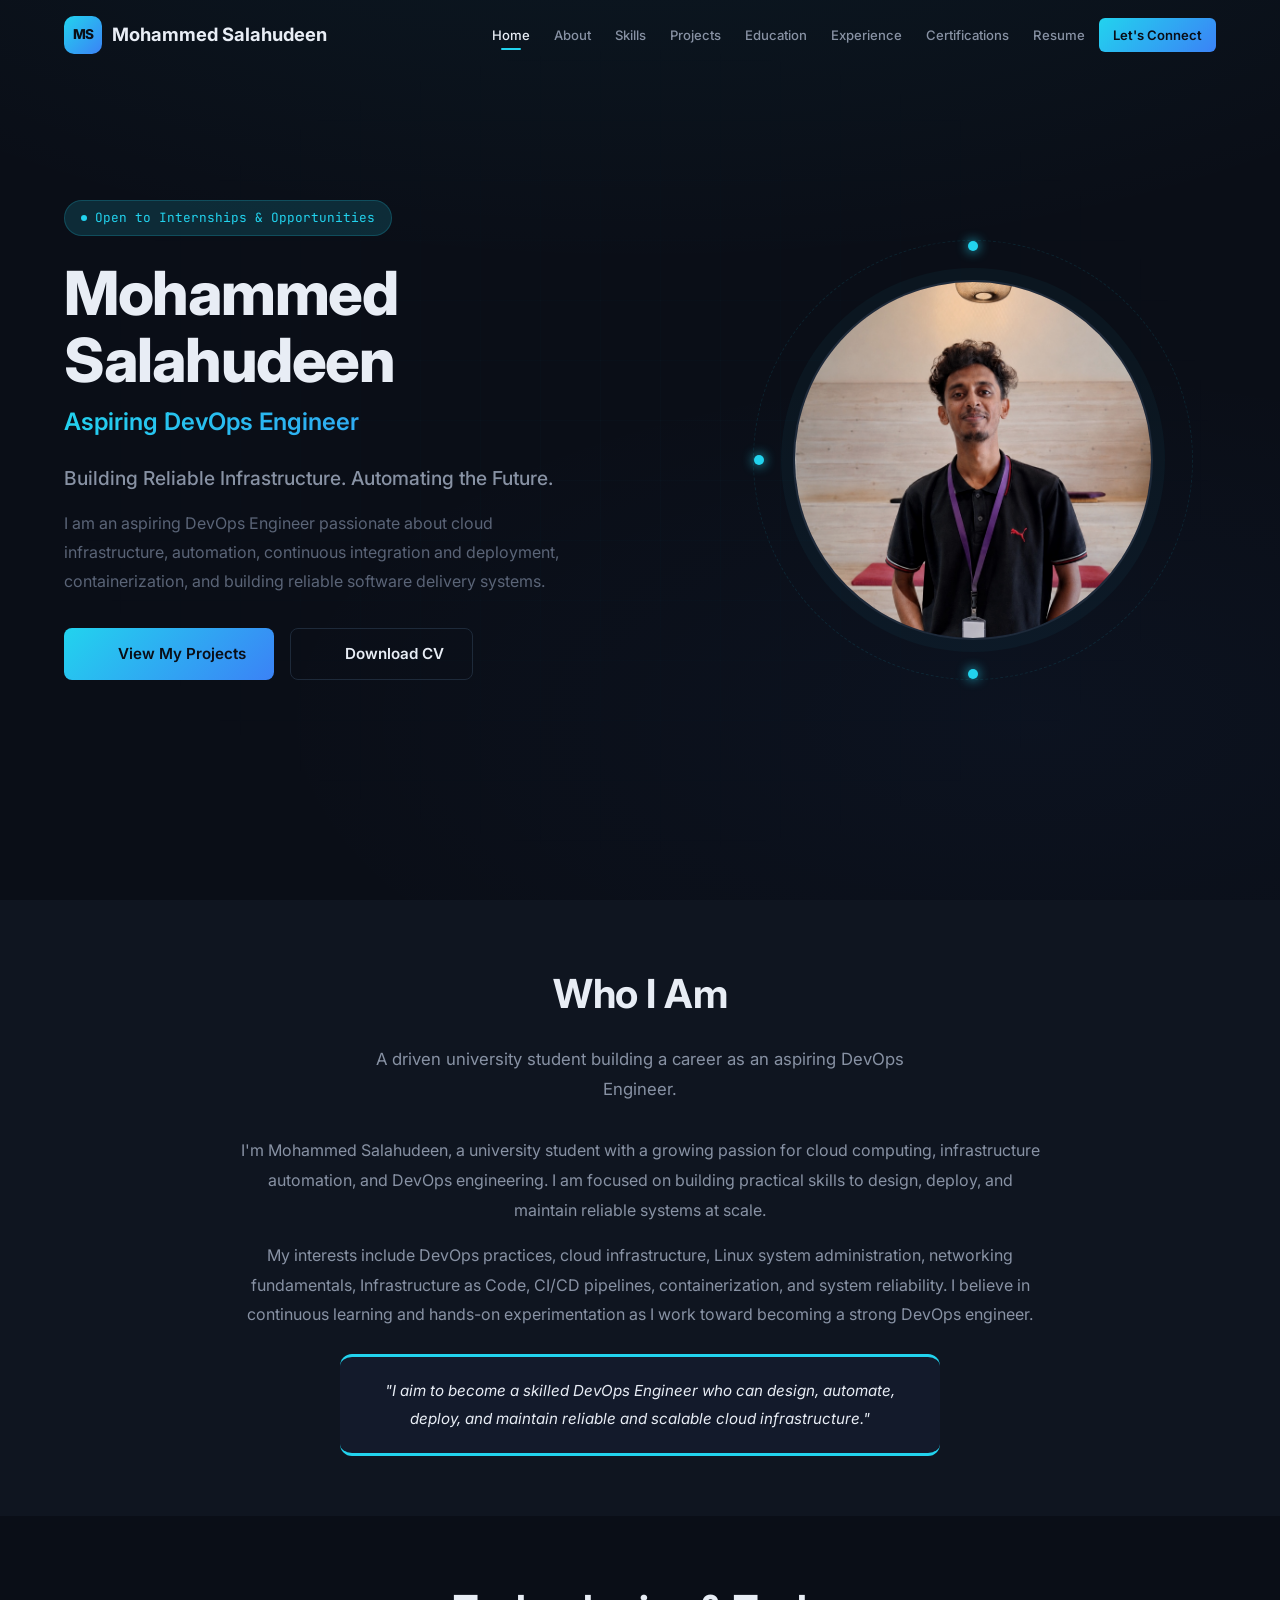
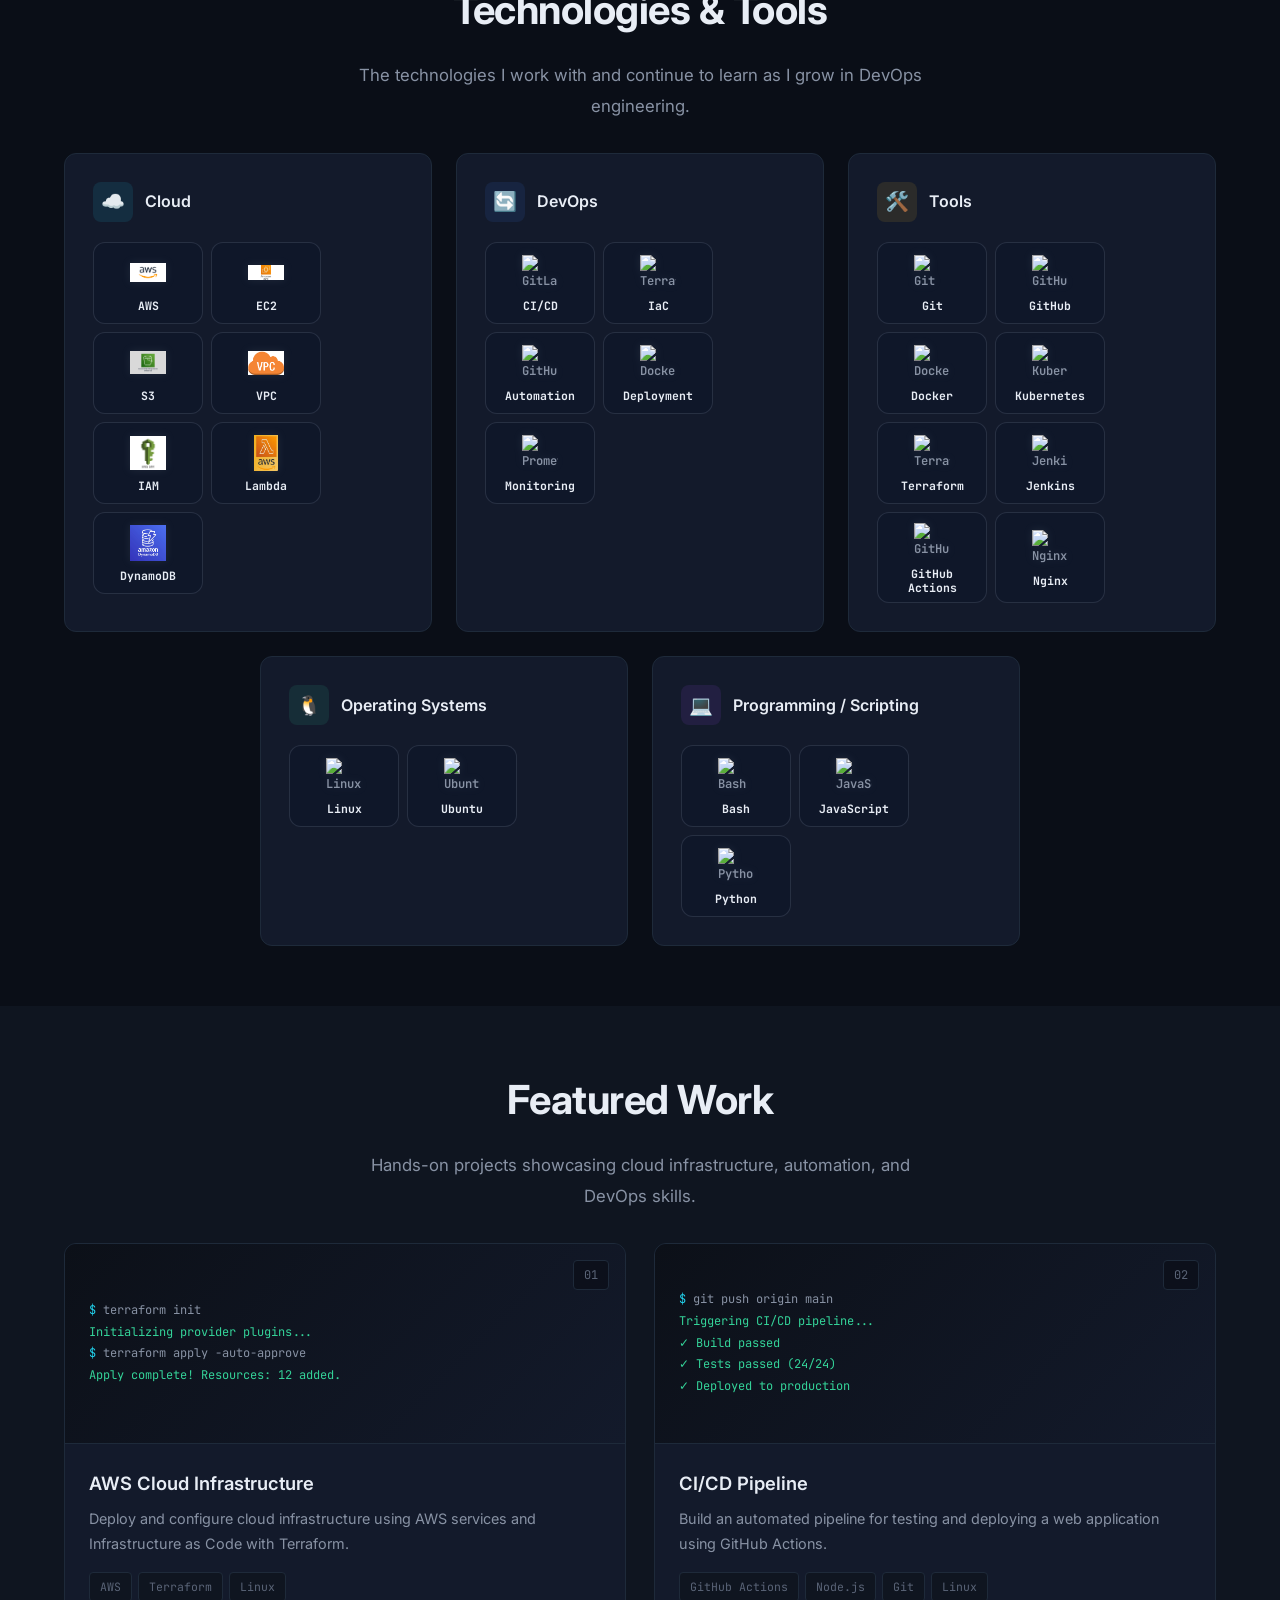
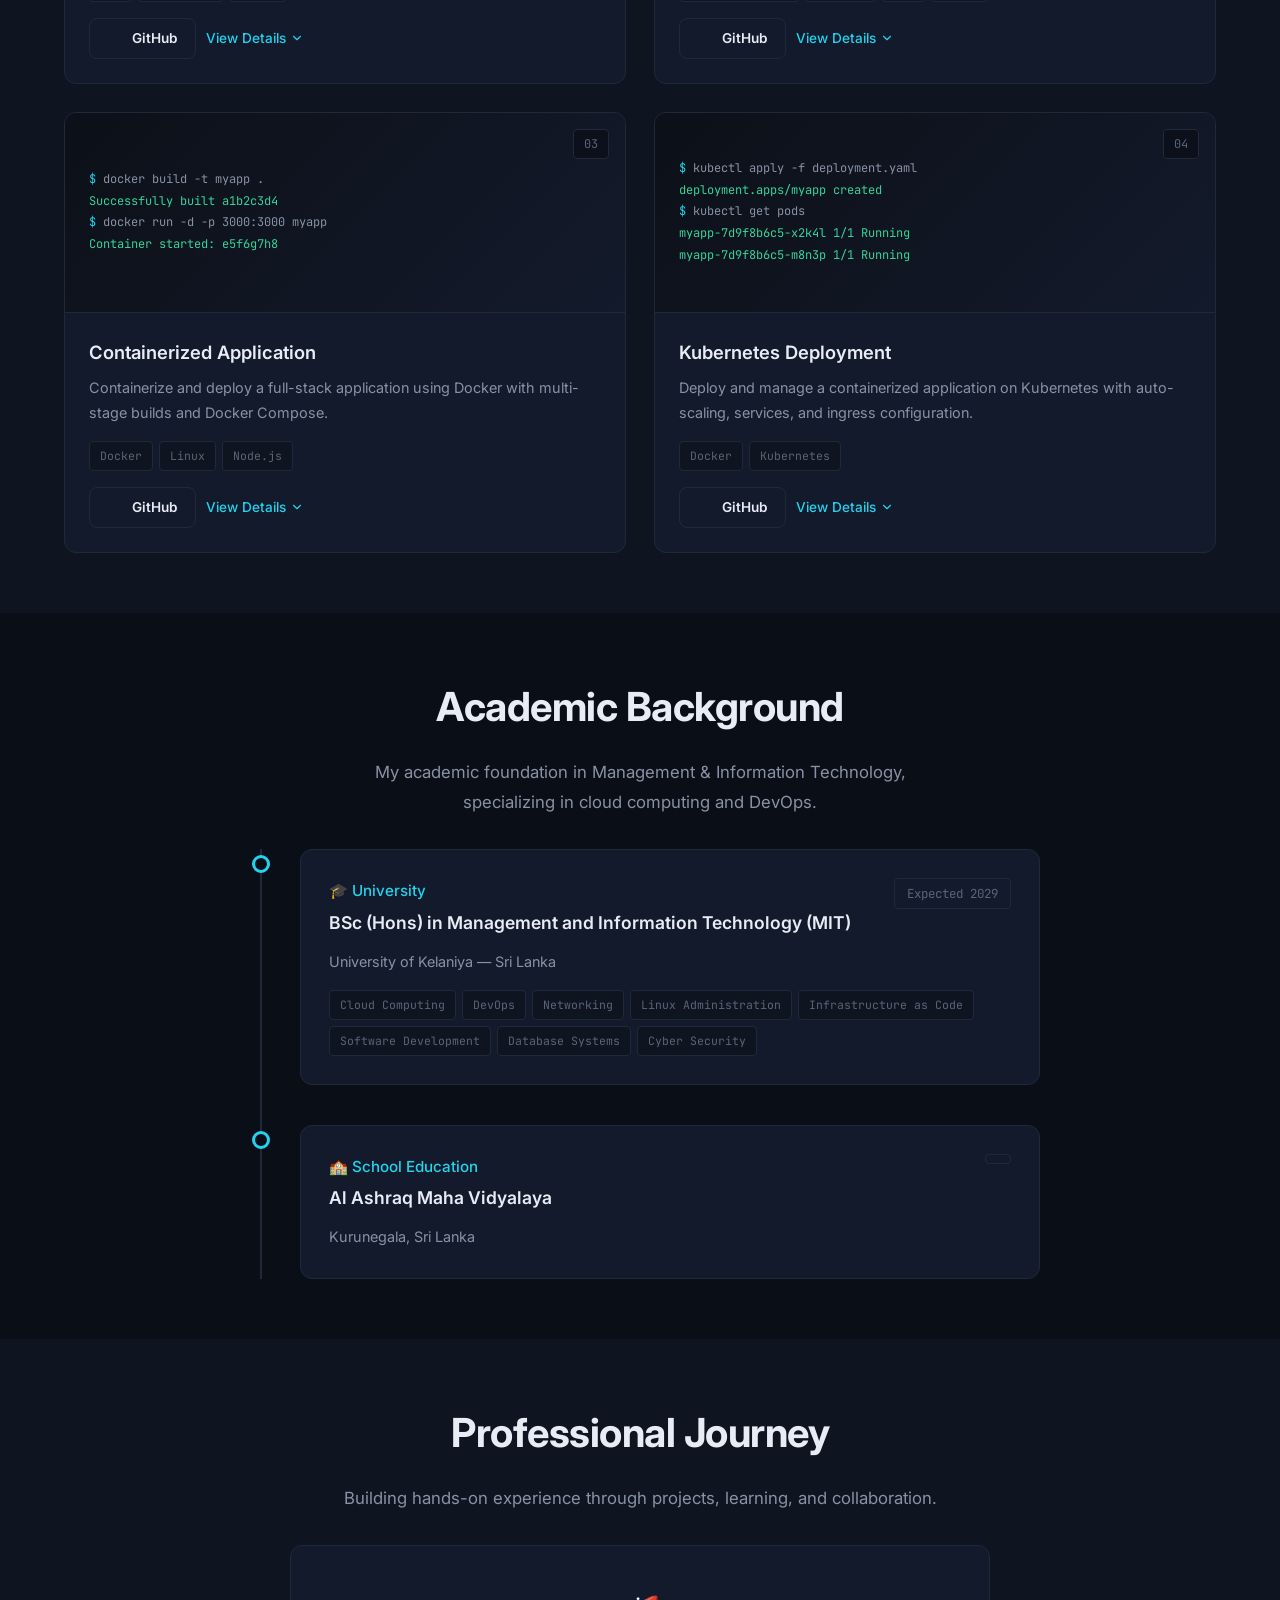
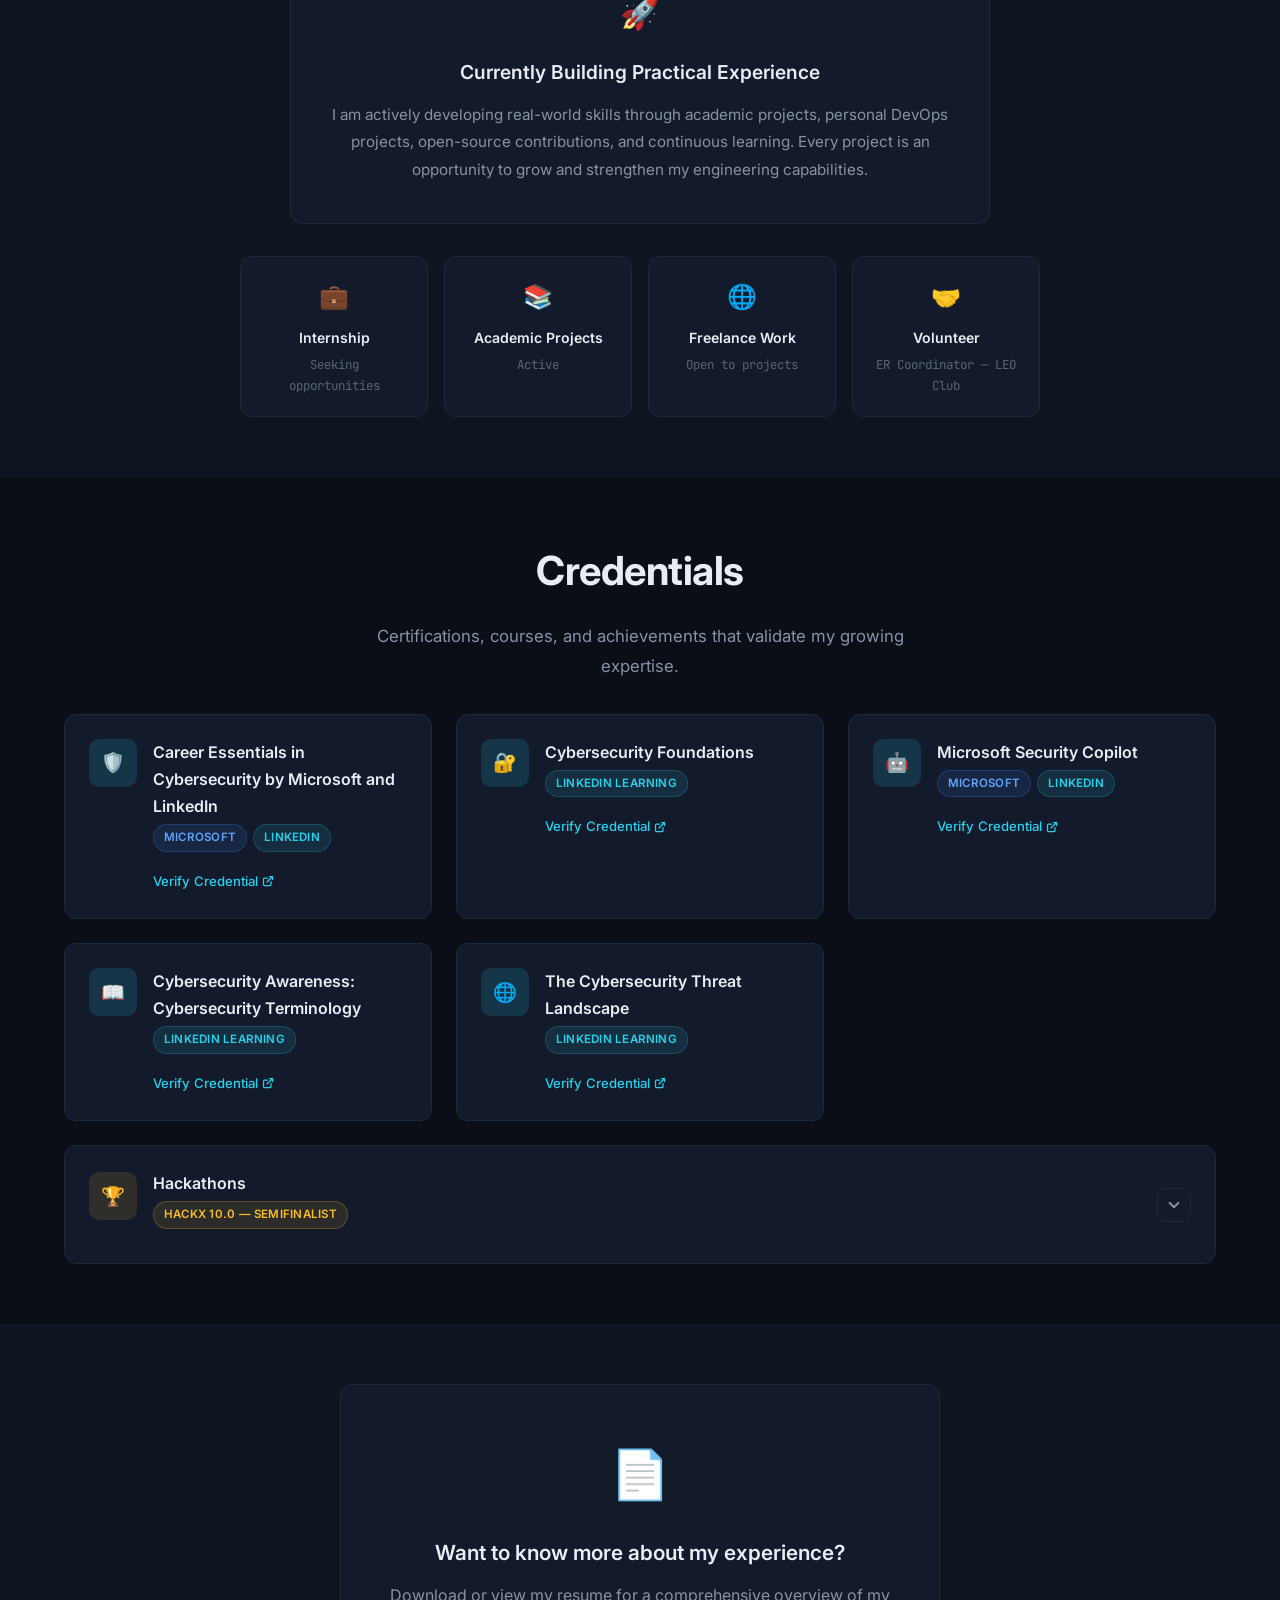
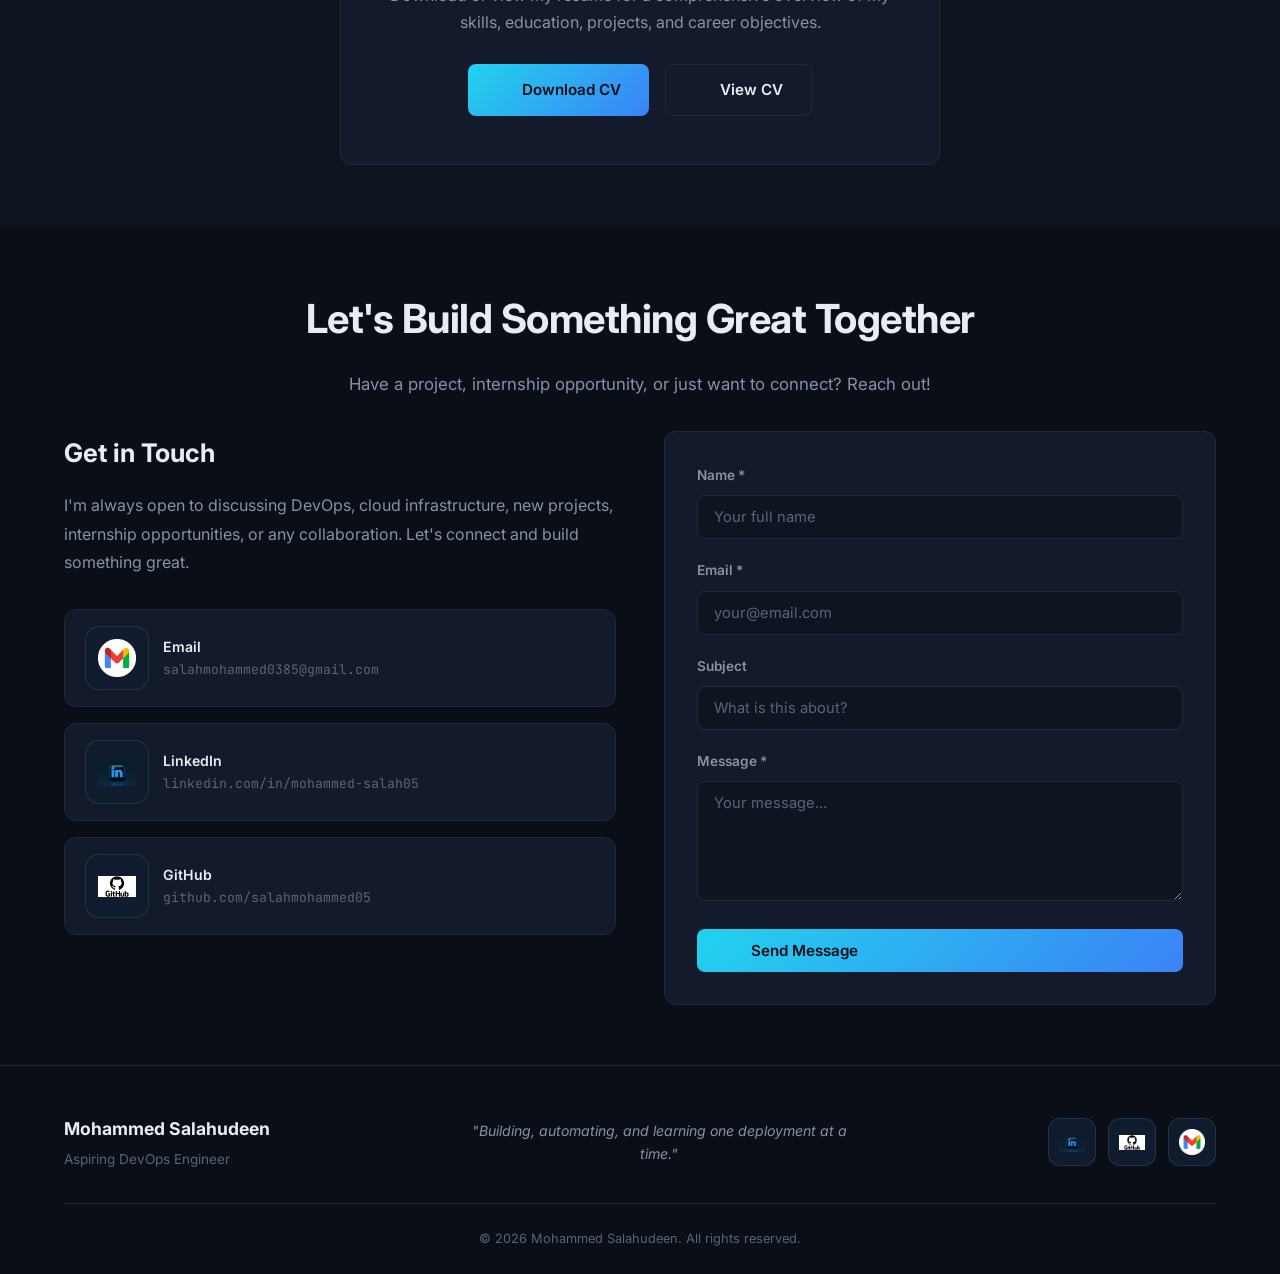
==== Portfolio/index.html @ b4ff7d80 "Initial portfolio commit" ====
<!DOCTYPE html>
<html lang="en">
<head>
  <meta charset="UTF-8">
  <meta name="viewport" content="width=device-width, initial-scale=1.0">
  <meta name="description" content="Mohammed Salahudeen — Aspiring DevOps Engineer passionate about cloud infrastructure, automation, CI/CD, Docker, Kubernetes, Terraform, and AWS.">
  <meta name="keywords" content="DevOps, Cloud Engineer, AWS, Docker, Kubernetes, Terraform, CI/CD, Portfolio">
  <meta name="author" content="Mohammed Salahudeen">
  <title>Mohammed Salahudeen — Aspiring DevOps Engineer</title>
  <link rel="stylesheet" href="css/style.css">
  <!-- Lucide Icons CDN -->
  <script src="https://unpkg.com/lucide@latest/dist/umd/lucide.min.js" defer></script>
  <!-- EmailJS SDK -->
  <script src="https://cdn.jsdelivr.net/npm/@emailjs/browser@4/dist/email.min.js"></script>
</head>
<body>

  <!-- ========================================
       NAVIGATION
       ======================================== -->
  <nav class="navbar" id="navbar">
    <div class="nav-container">
      <a href="#home" class="nav-logo">
        <div class="nav-logo-icon">MS</div>
        <span>Mohammed Salahudeen</span>
      </a>

      <div class="nav-links" id="navLinks">
        <a href="#home" class="active">Home</a>
        <a href="#about">About</a>
        <a href="#skills">Skills</a>
        <a href="#projects">Projects</a>
        <a href="#education">Education</a>
        <a href="#experience">Experience</a>
        <a href="#certifications">Certifications</a>
        <a href="#resume">Resume</a>
        <a href="#contact" class="nav-cta">Let's Connect</a>
      </div>

      <button class="nav-toggle" id="navToggle" aria-label="Toggle navigation">
        <span></span>
        <span></span>
        <span></span>
      </button>
    </div>
  </nav>

  <!-- ========================================
       1. HERO SECTION
       ======================================== -->
  <section class="hero section" id="home">
    <div class="hero-bg"></div>
    <div class="hero-grid"></div>

    <div class="container">
      <div class="hero-content">
        <div class="hero-text">
          <div class="hero-badge">
            <span class="dot"></span>
            Open to Internships &amp; Opportunities
          </div>

          <h1 class="hero-name">Mohammed Salahudeen</h1>
          <h2 class="hero-title">Aspiring DevOps Engineer</h2>
          <p class="hero-headline">Building Reliable Infrastructure. Automating the Future.</p>
          <p class="hero-desc">
            I am an aspiring DevOps Engineer passionate about cloud infrastructure,
            automation, continuous integration and deployment, containerization, and building
            reliable software delivery systems.
          </p>

          <div class="hero-actions">
            <a href="#projects" class="btn btn-primary">
              <i data-lucide="folder-open" style="width:18px;height:18px"></i>
              View My Projects
            </a>
            <a id="cvDownload" href="assets/Mohammed-Salahudeen-CV.pdf" class="btn btn-outline" download>
              <i data-lucide="download" style="width:18px;height:18px"></i>
              Download CV
            </a>
          </div>

        </div>

        <div class="hero-image-wrapper">
          <div class="hero-orbit">
            <div class="orbit-dot"></div>
            <div class="orbit-dot"></div>
            <div class="orbit-dot"></div>
          </div>
          <div class="hero-image-container">
            <img src="assets/profile.jpg" alt="Mohammed Salahudeen — Aspiring DevOps Engineer">
          </div>
        </div>
      </div>
    </div>
  </section>

  <!-- ========================================
       2. ABOUT SECTION
       ======================================== -->
  <section class="section" id="about">
    <div class="container">
      <div class="section-header reveal">

        <h2 class="section-title">Who I Am</h2>
        <p class="section-subtitle">
          A driven university student building a career as an aspiring DevOps Engineer.
        </p>
      </div>

      <div class="about-content">
        <div class="about-text reveal">
          <p>
            I'm Mohammed Salahudeen, a university student with a growing passion for
            cloud computing, infrastructure automation, and DevOps engineering. I am focused
            on building practical skills to design, deploy, and maintain reliable systems at scale.
          </p>
          <p>
            My interests include DevOps practices, cloud infrastructure, Linux system
            administration, networking fundamentals, Infrastructure as Code, CI/CD pipelines,
            containerization, and system reliability. I believe in continuous learning and
            hands-on experimentation as I work toward becoming a strong DevOps engineer.
          </p>

          <div class="about-goal">
            <p>
              "I aim to become a skilled DevOps Engineer who can design, automate, deploy,
              and maintain reliable and scalable cloud infrastructure."
            </p>
          </div>
        </div>
      </div>
    </div>
  </section>

  <!-- ========================================
       3. SKILLS SECTION
       ======================================== -->
  <section class="section" id="skills">
    <div class="container">
      <div class="section-header reveal">

        <h2 class="section-title">Technologies &amp; Tools</h2>
        <p class="section-subtitle">
          The technologies I work with and continue to learn as I grow in DevOps engineering.
        </p>
      </div>

      <div class="skills-grid">
        <!-- Cloud -->
        <div class="skill-category reveal reveal-delay-1">
          <div class="skill-category-header">
            <div class="skill-category-icon cloud">☁️</div>
            <h3 class="skill-category-title">Cloud</h3>
          </div>
          <div class="skill-tags">
            <div class="skill-tag tech-card">
              <img src="assets/AWS.png" alt="AWS" class="tech-image">
              <span class="tech-label">AWS</span>
            </div>
            <div class="skill-tag tech-card">
              <img src="assets/ECws.png" alt="EC2" class="tech-image">
              <span class="tech-label">EC2</span>
            </div>
            <div class="skill-tag tech-card">
              <img src="assets/s3.jpg" alt="S3" class="tech-image">
              <span class="tech-label">S3</span>
            </div>
            <div class="skill-tag tech-card">
              <img src="assets/VPC.png" alt="VPC" class="tech-image">
              <span class="tech-label">VPC</span>
            </div>
            <div class="skill-tag tech-card">
              <img src="assets/IAM.png" alt="IAM" class="tech-image">
              <span class="tech-label">IAM</span>
            </div>
            <div class="skill-tag tech-card">
              <img src="assets/lambda.png" alt="Lambda" class="tech-image">
              <span class="tech-label">Lambda</span>
            </div>
            <div class="skill-tag tech-card">
              <img src="assets/Dynamo%20DB.jpg" alt="DynamoDB" class="tech-image">
              <span class="tech-label">DynamoDB</span>
            </div>
          </div>
        </div>

        <!-- DevOps -->
        <div class="skill-category reveal reveal-delay-2">
          <div class="skill-category-header">
            <div class="skill-category-icon devops">🔄</div>
            <h3 class="skill-category-title">DevOps</h3>
          </div>
          <div class="skill-tags">
            <div class="skill-tag tech-card">
              <img src="https://cdn.simpleicons.org/gitlab/FC6D26" alt="GitLab" class="tech-image">
              <span class="tech-label">CI/CD</span>
            </div>
            <div class="skill-tag tech-card">
              <img src="https://cdn.simpleicons.org/terraform/7B42BC" alt="Terraform" class="tech-image">
              <span class="tech-label">IaC</span>
            </div>
            <div class="skill-tag tech-card">
              <img src="https://cdn.simpleicons.org/githubactions/2088FF" alt="GitHub Actions" class="tech-image">
              <span class="tech-label">Automation</span>
            </div>
            <div class="skill-tag tech-card">
              <img src="https://cdn.simpleicons.org/docker/2496ED" alt="Docker" class="tech-image">
              <span class="tech-label">Deployment</span>
            </div>
            <div class="skill-tag tech-card">
              <img src="https://cdn.simpleicons.org/prometheus/E6522C" alt="Prometheus" class="tech-image">
              <span class="tech-label">Monitoring</span>
            </div>
          </div>
        </div>

        <!-- Tools -->
        <div class="skill-category reveal reveal-delay-3">
          <div class="skill-category-header">
            <div class="skill-category-icon tools">🛠️</div>
            <h3 class="skill-category-title">Tools</h3>
          </div>
          <div class="skill-tags">
            <div class="skill-tag tech-card">
              <img src="https://cdn.simpleicons.org/git/F05032" alt="Git" class="tech-image">
              <span class="tech-label">Git</span>
            </div>
            <div class="skill-tag tech-card">
              <img src="https://cdn.simpleicons.org/github/181717" alt="GitHub" class="tech-image">
              <span class="tech-label">GitHub</span>
            </div>
            <div class="skill-tag tech-card">
              <img src="https://cdn.simpleicons.org/docker/2496ED" alt="Docker" class="tech-image">
              <span class="tech-label">Docker</span>
            </div>
            <div class="skill-tag tech-card">
              <img src="https://cdn.simpleicons.org/kubernetes/326CE5" alt="Kubernetes" class="tech-image">
              <span class="tech-label">Kubernetes</span>
            </div>
            <div class="skill-tag tech-card">
              <img src="https://cdn.simpleicons.org/terraform/7B42BC" alt="Terraform" class="tech-image">
              <span class="tech-label">Terraform</span>
            </div>
            <div class="skill-tag tech-card">
              <img src="https://cdn.simpleicons.org/jenkins/D24939" alt="Jenkins" class="tech-image">
              <span class="tech-label">Jenkins</span>
            </div>
            <div class="skill-tag tech-card">
              <img src="https://cdn.simpleicons.org/githubactions/2088FF" alt="GitHub Actions" class="tech-image">
              <span class="tech-label">GitHub Actions</span>
            </div>
            <div class="skill-tag tech-card">
              <img src="https://cdn.simpleicons.org/nginx/009639" alt="Nginx" class="tech-image">
              <span class="tech-label">Nginx</span>
            </div>
          </div>
        </div>

        <!-- Operating Systems -->
        <div class="skill-category reveal reveal-delay-1">
          <div class="skill-category-header">
            <div class="skill-category-icon os">🐧</div>
            <h3 class="skill-category-title">Operating Systems</h3>
          </div>
          <div class="skill-tags">
            <div class="skill-tag tech-card">
              <img src="https://cdn.simpleicons.org/linux/FCC624" alt="Linux" class="tech-image">
              <span class="tech-label">Linux</span>
            </div>
            <div class="skill-tag tech-card">
              <img src="https://cdn.simpleicons.org/ubuntu/E95420" alt="Ubuntu" class="tech-image">
              <span class="tech-label">Ubuntu</span>
            </div>
          </div>
        </div>

        <!-- Programming / Scripting -->
        <div class="skill-category reveal reveal-delay-2">
          <div class="skill-category-header">
            <div class="skill-category-icon scripting">💻</div>
            <h3 class="skill-category-title">Programming / Scripting</h3>
          </div>
          <div class="skill-tags">
            <div class="skill-tag tech-card">
              <img src="https://cdn.simpleicons.org/gnubash/4EAA25" alt="Bash" class="tech-image">
              <span class="tech-label">Bash</span>
            </div>
            <div class="skill-tag tech-card">
              <img src="https://cdn.simpleicons.org/javascript/F7DF1E" alt="JavaScript" class="tech-image">
              <span class="tech-label">JavaScript</span>
            </div>
            <div class="skill-tag tech-card">
              <img src="https://cdn.simpleicons.org/python/3776AB" alt="Python" class="tech-image">
              <span class="tech-label">Python</span>
            </div>
          </div>
        </div>
      </div>
    </div>
  </section>

  <!-- ========================================
       4. PROJECTS SECTION
       ======================================== -->
  <section class="section" id="projects">
    <div class="container">
      <div class="section-header reveal">

        <h2 class="section-title">Featured Work</h2>
        <p class="section-subtitle">
          Hands-on projects showcasing cloud infrastructure, automation, and DevOps skills.
        </p>
      </div>

      <div class="projects-grid">

        <!-- Project 01 -->
        <div class="project-card reveal reveal-delay-1">
          <div class="project-thumbnail">
            <div class="project-thumbnail-content">
              <div><span class="prompt">$</span> <span class="command">terraform init</span></div>
              <div><span class="output">Initializing provider plugins...</span></div>
              <div><span class="prompt">$</span> <span class="command">terraform apply -auto-approve</span></div>
              <div><span class="output">Apply complete! Resources: 12 added.</span></div>
            </div>
            <span class="project-card-number">01</span>
          </div>
          <div class="project-card-body">
            <h3 class="project-card-title">AWS Cloud Infrastructure</h3>
            <p class="project-card-desc">
              Deploy and configure cloud infrastructure using AWS services and
              Infrastructure as Code with Terraform.
            </p>
            <div class="project-tech-badges">
              <span class="tech-badge">AWS</span>
              <span class="tech-badge">Terraform</span>
              <span class="tech-badge">Linux</span>
            </div>
            <div class="project-card-actions">
              <a href="#" class="btn btn-outline btn-sm">
                <i data-lucide="github" style="width:16px;height:16px"></i> GitHub
              </a>
              <button class="btn-expand" type="button">
                <span>View Details</span>
                <svg width="14" height="14" viewBox="0 0 24 24" fill="none" stroke="currentColor" stroke-width="2" stroke-linecap="round" stroke-linejoin="round"><polyline points="6 9 12 15 18 9"/></svg>
              </button>
            </div>
          </div>
          <div class="project-details">
            <div class="project-details-content">
              <h4>My Contribution</h4>
              <p>
                Designed and provisioned a complete AWS infrastructure using Terraform, including VPC,
                subnets, security groups, EC2 instances, and S3 buckets. Configured IAM roles and
                policies for secure access management.
              </p>
            </div>
          </div>
        </div>

        <!-- Project 02 -->
        <div class="project-card reveal reveal-delay-2">
          <div class="project-thumbnail">
            <div class="project-thumbnail-content">
              <div><span class="prompt">$</span> <span class="command">git push origin main</span></div>
              <div><span class="output">Triggering CI/CD pipeline...</span></div>
              <div><span class="output">✓ Build passed</span></div>
              <div><span class="output">✓ Tests passed (24/24)</span></div>
              <div><span class="output">✓ Deployed to production</span></div>
            </div>
            <span class="project-card-number">02</span>
          </div>
          <div class="project-card-body">
            <h3 class="project-card-title">CI/CD Pipeline</h3>
            <p class="project-card-desc">
              Build an automated pipeline for testing and deploying a web application
              using GitHub Actions.
            </p>
            <div class="project-tech-badges">
              <span class="tech-badge">GitHub Actions</span>
              <span class="tech-badge">Node.js</span>
              <span class="tech-badge">Git</span>
              <span class="tech-badge">Linux</span>
            </div>
            <div class="project-card-actions">
              <a href="#" class="btn btn-outline btn-sm">
                <i data-lucide="github" style="width:16px;height:16px"></i> GitHub
              </a>
              <button class="btn-expand" type="button">
                <span>View Details</span>
                <svg width="14" height="14" viewBox="0 0 24 24" fill="none" stroke="currentColor" stroke-width="2" stroke-linecap="round" stroke-linejoin="round"><polyline points="6 9 12 15 18 9"/></svg>
              </button>
            </div>
          </div>
          <div class="project-details">
            <div class="project-details-content">
              <h4>My Contribution</h4>
              <p>
                Configured a complete CI/CD workflow using GitHub Actions. Set up automated
                linting, testing, building, and deployment stages. Implemented branch
                protection rules and pull request workflows for team collaboration.
              </p>
            </div>
          </div>
        </div>

        <!-- Project 03 -->
        <div class="project-card reveal reveal-delay-3">
          <div class="project-thumbnail">
            <div class="project-thumbnail-content">
              <div><span class="prompt">$</span> <span class="command">docker build -t myapp .</span></div>
              <div><span class="output">Successfully built a1b2c3d4</span></div>
              <div><span class="prompt">$</span> <span class="command">docker run -d -p 3000:3000 myapp</span></div>
              <div><span class="output">Container started: e5f6g7h8</span></div>
            </div>
            <span class="project-card-number">03</span>
          </div>
          <div class="project-card-body">
            <h3 class="project-card-title">Containerized Application</h3>
            <p class="project-card-desc">
              Containerize and deploy a full-stack application using Docker with
              multi-stage builds and Docker Compose.
            </p>
            <div class="project-tech-badges">
              <span class="tech-badge">Docker</span>
              <span class="tech-badge">Linux</span>
              <span class="tech-badge">Node.js</span>
            </div>
            <div class="project-card-actions">
              <a href="#" class="btn btn-outline btn-sm">
                <i data-lucide="github" style="width:16px;height:16px"></i> GitHub
              </a>
              <button class="btn-expand" type="button">
                <span>View Details</span>
                <svg width="14" height="14" viewBox="0 0 24 24" fill="none" stroke="currentColor" stroke-width="2" stroke-linecap="round" stroke-linejoin="round"><polyline points="6 9 12 15 18 9"/></svg>
              </button>
            </div>
          </div>
          <div class="project-details">
            <div class="project-details-content">
              <h4>My Contribution</h4>
              <p>
                Created optimized Dockerfiles with multi-stage builds, configured Docker
                Compose for local development, set up environment variables, volume
                mounts, and networking between services.
              </p>
            </div>
          </div>
        </div>

        <!-- Project 04 -->
        <div class="project-card reveal reveal-delay-4">
          <div class="project-thumbnail">
            <div class="project-thumbnail-content">
              <div><span class="prompt">$</span> <span class="command">kubectl apply -f deployment.yaml</span></div>
              <div><span class="output">deployment.apps/myapp created</span></div>
              <div><span class="prompt">$</span> <span class="command">kubectl get pods</span></div>
              <div><span class="output">myapp-7d9f8b6c5-x2k4l   1/1  Running</span></div>
              <div><span class="output">myapp-7d9f8b6c5-m8n3p   1/1  Running</span></div>
            </div>
            <span class="project-card-number">04</span>
          </div>
          <div class="project-card-body">
            <h3 class="project-card-title">Kubernetes Deployment</h3>
            <p class="project-card-desc">
              Deploy and manage a containerized application on Kubernetes with
              auto-scaling, services, and ingress configuration.
            </p>
            <div class="project-tech-badges">
              <span class="tech-badge">Docker</span>
              <span class="tech-badge">Kubernetes</span>
            </div>
            <div class="project-card-actions">
              <a href="#" class="btn btn-outline btn-sm">
                <i data-lucide="github" style="width:16px;height:16px"></i> GitHub
              </a>
              <button class="btn-expand" type="button">
                <span>View Details</span>
                <svg width="14" height="14" viewBox="0 0 24 24" fill="none" stroke="currentColor" stroke-width="2" stroke-linecap="round" stroke-linejoin="round"><polyline points="6 9 12 15 18 9"/></svg>
              </button>
            </div>
          </div>
          <div class="project-details">
            <div class="project-details-content">
              <h4>My Contribution</h4>
              <p>
                Wrote Kubernetes manifests for deployments, services, and ingress controllers.
                Configured horizontal pod autoscaling, resource limits, health checks,
                and rolling update strategies.
              </p>
            </div>
          </div>
        </div>

      </div>
    </div>
  </section>

  <!-- ========================================
       5. EDUCATION SECTION
       ======================================== -->
  <section class="section" id="education">
    <div class="container">
      <div class="section-header reveal">

        <h2 class="section-title">Academic Background</h2>
        <p class="section-subtitle">
          My academic foundation in Management &amp; Information Technology, specializing in cloud computing and DevOps.
        </p>
      </div>

      <div class="timeline">
        <!-- University -->
        <div class="timeline-item reveal">
          <div class="timeline-dot"></div>
          <div class="timeline-card">
            <div class="timeline-card-header">
              <div>
                <h4>🎓 University</h4>
                <h3>BSc (Hons) in Management and Information Technology (MIT)</h3>
              </div>
              <span class="timeline-date">Expected 2029</span>
            </div>
            <p>University of Kelaniya — Sri Lanka</p>
            <div class="timeline-tags">
              <span class="tech-badge">Cloud Computing</span>
              <span class="tech-badge">DevOps</span>
              <span class="tech-badge">Networking</span>
              <span class="tech-badge">Linux Administration</span>
              <span class="tech-badge">Infrastructure as Code</span>
              <span class="tech-badge">Software Development</span>
              <span class="tech-badge">Database Systems</span>
              <span class="tech-badge">Cyber Security</span>
            </div>
          </div>
        </div>

        <!-- School -->
        <div class="timeline-item reveal reveal-delay-1">
          <div class="timeline-dot"></div>
          <div class="timeline-card">
            <div class="timeline-card-header">
              <div>
                <h4>🏫 School Education</h4>
                <h3>Al Ashraq Maha Vidyalaya</h3>
              </div>
              <span class="timeline-date"></span>
            </div>
            <p>Kurunegala, Sri Lanka</p>
          </div>
        </div>
      </div>
    </div>
  </section>

  <!-- ========================================
       6. EXPERIENCE SECTION
       ======================================== -->
  <section class="section" id="experience">
    <div class="container">
      <div class="section-header reveal">

        <h2 class="section-title">Professional Journey</h2>
        <p class="section-subtitle">
          Building hands-on experience through projects, learning, and collaboration.
        </p>
      </div>

      <div class="experience-notice reveal">
        <div class="experience-notice-card">
          <div class="icon">🚀</div>
          <h3>Currently Building Practical Experience</h3>
          <p>
            I am actively developing real-world skills through academic projects, personal
            DevOps projects, open-source contributions, and continuous learning. Every project
            is an opportunity to grow and strengthen my engineering capabilities.
          </p>
        </div>
      </div>

      <div class="experience-types reveal reveal-delay-1">
        <div class="experience-type">
          <div class="icon">💼</div>
          <h4>Internship</h4>
          <p>Seeking opportunities</p>
        </div>
        <div class="experience-type">
          <div class="icon">📚</div>
          <h4>Academic Projects</h4>
          <p>Active</p>
        </div>
        <div class="experience-type">
          <div class="icon">🌐</div>
          <h4>Freelance Work</h4>
          <p>Open to projects</p>
        </div>
        <div class="experience-type">
          <div class="icon">🤝</div>
          <h4>Volunteer</h4>
          <p>ER Coordinator — LEO Club</p>
        </div>
      </div>
    </div>
  </section>

  <!-- ========================================
       7. CERTIFICATIONS SECTION
       ======================================== -->
  <section class="section" id="certifications">
    <div class="container">
      <div class="section-header reveal">

        <h2 class="section-title">Credentials</h2>
        <p class="section-subtitle">
          Certifications, courses, and achievements that validate my growing expertise.
        </p>
      </div>

      <div class="certs-grid">

        <div class="cert-card reveal reveal-delay-1">
          <div class="cert-icon">🛡️</div>
          <div class="cert-content">
            <h3>Career Essentials in Cybersecurity by Microsoft and LinkedIn</h3>
            <div class="cert-issuer-tags">
              <span class="issuer-tag issuer-ms">Microsoft</span>
              <span class="issuer-tag issuer-li">LinkedIn</span>
            </div>
            <a href="https://www.linkedin.com/learning/certificates/5ba30b8e82e44f40df45f73088452aa56700ca2b9b6bc3fef5073c010ef92508" target="_blank" rel="noopener noreferrer" class="cert-link">
              Verify Credential
              <svg xmlns="http://www.w3.org/2000/svg" width="12" height="12" viewBox="0 0 24 24" fill="none" stroke="currentColor" stroke-width="2.5" stroke-linecap="round" stroke-linejoin="round"><path d="M18 13v6a2 2 0 0 1-2 2H5a2 2 0 0 1-2-2V8a2 2 0 0 1 2-2h6"/><polyline points="15 3 21 3 21 9"/><line x1="10" y1="14" x2="21" y2="3"/></svg>
            </a>
          </div>
        </div>

        <div class="cert-card reveal reveal-delay-2">
          <div class="cert-icon">🔐</div>
          <div class="cert-content">
            <h3>Cybersecurity Foundations</h3>
            <div class="cert-issuer-tags">
              <span class="issuer-tag issuer-li">LinkedIn Learning</span>
            </div>
            <a href="https://www.linkedin.com/learning/certificates/6cc420301796ac6e6184fe5597ee88fbcf1f1ec6f294aa47e47b6af1cc2661a7" target="_blank" rel="noopener noreferrer" class="cert-link">
              Verify Credential
              <svg xmlns="http://www.w3.org/2000/svg" width="12" height="12" viewBox="0 0 24 24" fill="none" stroke="currentColor" stroke-width="2.5" stroke-linecap="round" stroke-linejoin="round"><path d="M18 13v6a2 2 0 0 1-2 2H5a2 2 0 0 1-2-2V8a2 2 0 0 1 2-2h6"/><polyline points="15 3 21 3 21 9"/><line x1="10" y1="14" x2="21" y2="3"/></svg>
            </a>
          </div>
        </div>

        <div class="cert-card reveal reveal-delay-3">
          <div class="cert-icon">🤖</div>
          <div class="cert-content">
            <h3>Microsoft Security Copilot</h3>
            <div class="cert-issuer-tags">
              <span class="issuer-tag issuer-ms">Microsoft</span>
              <span class="issuer-tag issuer-li">LinkedIn</span>
            </div>
            <a href="https://www.linkedin.com/learning/certificates/db842f28d15461ebb2b5a378c40f6e652212b07d0258d4ad09554f675fa4dd1f" target="_blank" rel="noopener noreferrer" class="cert-link">
              Verify Credential
              <svg xmlns="http://www.w3.org/2000/svg" width="12" height="12" viewBox="0 0 24 24" fill="none" stroke="currentColor" stroke-width="2.5" stroke-linecap="round" stroke-linejoin="round"><path d="M18 13v6a2 2 0 0 1-2 2H5a2 2 0 0 1-2-2V8a2 2 0 0 1 2-2h6"/><polyline points="15 3 21 3 21 9"/><line x1="10" y1="14" x2="21" y2="3"/></svg>
            </a>
          </div>
        </div>

        <div class="cert-card reveal reveal-delay-1">
          <div class="cert-icon">📖</div>
          <div class="cert-content">
            <h3>Cybersecurity Awareness: Cybersecurity Terminology</h3>
            <div class="cert-issuer-tags">
              <span class="issuer-tag issuer-li">LinkedIn Learning</span>
            </div>
            <a href="https://www.linkedin.com/learning/certificates/2a8939bab7e2d477fbe29b53438f316a4b2b31ad4e11afd73c0ad5c8b66f6fcc" target="_blank" rel="noopener noreferrer" class="cert-link">
              Verify Credential
              <svg xmlns="http://www.w3.org/2000/svg" width="12" height="12" viewBox="0 0 24 24" fill="none" stroke="currentColor" stroke-width="2.5" stroke-linecap="round" stroke-linejoin="round"><path d="M18 13v6a2 2 0 0 1-2 2H5a2 2 0 0 1-2-2V8a2 2 0 0 1 2-2h6"/><polyline points="15 3 21 3 21 9"/><line x1="10" y1="14" x2="21" y2="3"/></svg>
            </a>
          </div>
        </div>

        <div class="cert-card reveal reveal-delay-2">
          <div class="cert-icon">🌐</div>
          <div class="cert-content">
            <h3>The Cybersecurity Threat Landscape</h3>
            <div class="cert-issuer-tags">
              <span class="issuer-tag issuer-li">LinkedIn Learning</span>
            </div>
            <a href="https://www.linkedin.com/learning/certificates/c5195708267f4ee44aeb4882b8b660a2bbab5c88fd82231197ed5900dbc58fc0" target="_blank" rel="noopener noreferrer" class="cert-link">
              Verify Credential
              <svg xmlns="http://www.w3.org/2000/svg" width="12" height="12" viewBox="0 0 24 24" fill="none" stroke="currentColor" stroke-width="2.5" stroke-linecap="round" stroke-linejoin="round"><path d="M18 13v6a2 2 0 0 1-2 2H5a2 2 0 0 1-2-2V8a2 2 0 0 1 2-2h6"/><polyline points="15 3 21 3 21 9"/><line x1="10" y1="14" x2="21" y2="3"/></svg>
            </a>
          </div>
        </div>

        <!-- Hackathon card — full-width with dropdown -->
        <div class="cert-card cert-card-hackathon reveal reveal-delay-3">
          <div class="cert-icon cert-icon-hackathon">🏆</div>
          <div class="cert-content" style="width:100%">
            <div class="cert-header-row">
              <div>
                <h3>Hackathons</h3>
                <div class="cert-issuer-tags">
                  <span class="issuer-tag issuer-award">HackX 10.0 — Semifinalist</span>
                </div>
              </div>
              <button class="cert-dropdown-btn" id="hackathonDropdownBtn" aria-expanded="false" aria-controls="hackathonDropdown" onclick="toggleHackathonDropdown()">
                <svg class="cert-chevron" xmlns="http://www.w3.org/2000/svg" width="18" height="18" viewBox="0 0 24 24" fill="none" stroke="currentColor" stroke-width="2.5" stroke-linecap="round" stroke-linejoin="round"><polyline points="6 9 12 15 18 9"/></svg>
              </button>
            </div>

            <div class="cert-dropdown" id="hackathonDropdown">
              <div class="cert-dropdown-inner">
                <p class="cert-story">Our team <strong>Tech Storm</strong> was selected as Semifinalist Participants and placed among the <strong>Top 30 teams out of 270+ proposals</strong> at HackX, an innovation competition conducted by the Department of Industrial Management, Faculty of Science, University of Kelaniya. 💡</p>
                <p class="cert-story">We presented our idea — an application that directly connects farmers with final buyers, ensuring better profits for farmers while providing fair prices and transparency to consumers. This experience gave us meaningful insights into innovation, problem-solving, and creating real-world impact in the agricultural sector. 🌱</p>
                <div class="cert-image-wrapper">
                  <img src="assets/Hackathon.jpeg" alt="HackX 10.0 Certificate of Appreciation — Salahudeen Mohammed" class="cert-image" />
                </div>
              </div>
            </div>
          </div>
        </div>

      </div>
    </div>
  </section>

  <!-- ========================================
       8. RESUME SECTION
       ======================================== -->
  <section class="section" id="resume">
    <div class="container">
      <div class="resume-content reveal">
        <div class="resume-card">
          <div class="icon">📄</div>
          <h3>Want to know more about my experience?</h3>
          <p>
            Download or view my resume for a comprehensive overview of my skills,
            education, projects, and career objectives.
          </p>
          <div class="resume-actions">
            <a id="cvDownloadResume" href="assets/Mohammed-Salahudeen-CV.pdf" class="btn btn-primary" download>
              <i data-lucide="download" style="width:18px;height:18px"></i>
              Download CV
            </a>
            <a id="cvViewResume" href="assets/Mohammed-Salahudeen-CV.pdf" class="btn btn-outline" target="_blank" rel="noopener noreferrer">
              <i data-lucide="eye" style="width:18px;height:18px"></i>
              View CV
            </a>
          </div>
        </div>
      </div>
    </div>
  </section>

  <!-- ========================================
       9. CONTACT SECTION
       ======================================== -->
  <section class="section" id="contact">
    <div class="container">
      <div class="section-header reveal">

        <h2 class="section-title">Let's Build Something Great Together</h2>
        <p class="section-subtitle">
          Have a project, internship opportunity, or just want to connect? Reach out!
        </p>
      </div>

      <div class="contact-grid">
        <div class="contact-info reveal">
          <h3>Get in Touch</h3>
          <p>
            I'm always open to discussing DevOps, cloud infrastructure, new projects,
            internship opportunities, or any collaboration. Let's connect and build
            something great.
          </p>

          <div class="contact-links">
            <a href="https://mail.google.com/mail/?view=cm&to=salahmohammed0385@gmail.com" target="_blank" class="contact-link">
              <div class="contact-link-icon">
                <img src="assets/gmail.webp" alt="Email" class="contact-link-image">
              </div>
              <div class="contact-link-text">
                <h4>Email</h4>
                <p>salahmohammed0385@gmail.com</p>
              </div>
            </a>

            <a href="https://linkedin.com/in/mohammed-salah05" target="_blank" class="contact-link">
              <div class="contact-link-icon">
                <img src="assets/linkedin.jpg" alt="LinkedIn" class="contact-link-image">
              </div>
              <div class="contact-link-text">
                <h4>LinkedIn</h4>
                <p>linkedin.com/in/mohammed-salah05</p>
              </div>
            </a>

            <a href="https://github.com/salahmohammed05" target="_blank" class="contact-link">
              <div class="contact-link-icon">
                <img src="assets/github.png" alt="GitHub" class="contact-link-image">
              </div>
              <div class="contact-link-text">
                <h4>GitHub</h4>
                <p>github.com/salahmohammed05</p>
              </div>
            </a>

          </div>
        </div>

        <form class="contact-form reveal reveal-delay-1" id="contactForm">
          <div class="form-group">
            <label for="name">Name *</label>
            <input type="text" id="name" name="name" placeholder="Your full name" required>
          </div>
          <div class="form-group">
            <label for="email">Email *</label>
            <input type="email" id="email" name="email" placeholder="your@email.com" required>
          </div>
          <div class="form-group">
            <label for="subject">Subject</label>
            <input type="text" id="subject" name="subject" placeholder="What is this about?">
          </div>
          <div class="form-group">
            <label for="message">Message *</label>
            <textarea id="message" name="message" placeholder="Your message..." required></textarea>
          </div>
          <button type="submit" class="btn btn-primary form-submit">
            <i data-lucide="send" style="width:18px;height:18px"></i>
            Send Message
          </button>
        </form>
      </div>
    </div>
  </section>

  <!-- ========================================
       10. FOOTER
       ======================================== -->
  <footer class="footer">
    <div class="container">
      <div class="footer-content">
        <div class="footer-brand">
          <h3>Mohammed Salahudeen</h3>
          <p>Aspiring DevOps Engineer</p>
        </div>

        <p class="footer-tagline">
          "Building, automating, and learning one deployment at a time."
        </p>

        <div class="footer-social">
          <a href="https://www.linkedin.com/in/mohammed-salah05" target="_blank" aria-label="LinkedIn">
            <img src="assets/linkedin.jpg" alt="LinkedIn" class="footer-social-icon">
          </a>
          <a href="https://github.com/salahmohammed05" target="_blank" aria-label="GitHub">
            <img src="assets/github.png" alt="GitHub" class="footer-social-icon">
          </a>
          <a href="https://mail.google.com/mail/?view=cm&to=salahmohammed0385@gmail.com" target="_blank" aria-label="Email">
            <img src="assets/gmail.webp" alt="Email" class="footer-social-icon">
          </a>
        </div>
      </div>

      <div class="footer-bottom">
        <p>&copy; 2026 Mohammed Salahudeen. All rights reserved.</p>
      </div>
    </div>
  </footer>

  <!-- Back to Top Button -->
  <button class="back-to-top" id="backToTop" aria-label="Back to top">
    <i data-lucide="chevron-up" style="width:20px;height:20px"></i>
  </button>

  <!-- Scripts -->
  <script src="js/main.js"></script>
  <script>
    // ── EmailJS Configuration ──────────────────────────────────────────
    // STEP 1: Replace YOUR_PUBLIC_KEY with your EmailJS Public Key
    // STEP 2: Replace YOUR_SERVICE_ID with your EmailJS Service ID
    // STEP 3: Replace YOUR_TEMPLATE_ID with your EmailJS Template ID
    const EMAILJS_PUBLIC_KEY  = 'T2ftW20AStU5VVpCV';
    const EMAILJS_SERVICE_ID  = 'service_opmtspe';
    const EMAILJS_TEMPLATE_ID = 'template_bcrebtm';

    emailjs.init({ publicKey: EMAILJS_PUBLIC_KEY });
    // ───────────────────────────────────────────────────────────────────

    // Initialize Lucide icons after page load
    window.addEventListener('load', () => {
      if (typeof lucide !== 'undefined') {
        lucide.createIcons();
      }
    });
  </script>

</body>
</html>
---- Portfolio/css/style.css ----
/* ========================================
   DESIGN SYSTEM & CSS VARIABLES
   ======================================== */
@import url('https://fonts.googleapis.com/css2?family=Inter:wght@300;400;500;600;700;800&family=JetBrains+Mono:wght@400;500;600&display=swap');

:root {
  /* Colors */
  --bg-primary: #0a0e17;
  --bg-secondary: #0f1520;
  --bg-card: #131a2b;
  --bg-card-hover: #182035;
  --bg-terminal: #0c1018;
  --border-color: #1e2a3a;
  --border-hover: #2a3f5f;
  --text-primary: #e8edf5;
  --text-secondary: #8892a4;
  --text-muted: #5a6477;
  --accent-cyan: #22d3ee;
  --accent-blue: #3b82f6;
  --accent-cyan-glow: rgba(34, 211, 238, 0.15);
  --accent-blue-glow: rgba(59, 130, 246, 0.15);
  --gradient-accent: linear-gradient(135deg, #22d3ee, #3b82f6);
  --gradient-accent-hover: linear-gradient(135deg, #06b6d4, #2563eb);
  --success: #34d399;
  --warning: #fbbf24;

  /* Typography */
  --font-body: 'Inter', -apple-system, BlinkMacSystemFont, sans-serif;
  --font-mono: 'JetBrains Mono', 'Fira Code', monospace;

  /* Spacing */
  --section-padding: 60px 0;
  --container-max: 1200px;
  --card-radius: 12px;
  --btn-radius: 8px;

  /* Shadows */
  --shadow-card: 0 4px 24px rgba(0, 0, 0, 0.3);
  --shadow-card-hover: 0 8px 40px rgba(0, 0, 0, 0.4);
  --shadow-glow: 0 0 30px rgba(34, 211, 238, 0.1);

  /* Transitions */
  --transition-fast: 0.2s ease;
  --transition-normal: 0.3s ease;
  --transition-smooth: 0.4s cubic-bezier(0.4, 0, 0.2, 1);
}

/* ========================================
   RESET & BASE
   ======================================== */
*,
*::before,
*::after {
  margin: 0;
  padding: 0;
  box-sizing: border-box;
}

html {
  scroll-behavior: smooth;
  font-size: 16px;
  -webkit-font-smoothing: antialiased;
  -moz-osx-font-smoothing: grayscale;
}

body {
  font-family: var(--font-body);
  background-color: var(--bg-primary);
  color: var(--text-primary);
  line-height: 1.7;
  overflow-x: hidden;
}

a {
  text-decoration: none;
  color: inherit;
  transition: color var(--transition-fast);
}

ul, ol {
  list-style: none;
}

img {
  max-width: 100%;
  display: block;
}

button {
  cursor: pointer;
  border: none;
  outline: none;
  font-family: var(--font-body);
}

::selection {
  background: var(--accent-cyan);
  color: var(--bg-primary);
}

/* ========================================
   UTILITY CLASSES
   ======================================== */
.container {
  max-width: var(--container-max);
  margin: 0 auto;
  padding: 0 24px;
}

.section-header {
  text-align: center;
  margin-bottom: 32px;
}

.section-label {
  font-family: var(--font-mono);
  font-size: 0.85rem;
  color: var(--accent-cyan);
  text-transform: uppercase;
  letter-spacing: 3px;
  margin-bottom: 12px;
  display: block;
}

.section-title {
  font-size: 2.5rem;
  font-weight: 700;
  color: var(--text-primary);
  margin-bottom: 16px;
  letter-spacing: -0.5px;
}

.section-subtitle {
  font-size: 1.05rem;
  color: var(--text-secondary);
  max-width: 600px;
  margin: 0 auto;
  line-height: 1.8;
}

.section {
  padding: var(--section-padding);
  position: relative;
  scroll-margin-top: 60px; /* Offset for sticky navbar */
}

/* ========================================
   BUTTONS
   ======================================== */
.btn {
  display: inline-flex;
  align-items: center;
  gap: 8px;
  padding: 12px 28px;
  border-radius: var(--btn-radius);
  font-size: 0.95rem;
  font-weight: 600;
  transition: all var(--transition-normal);
  position: relative;
  overflow: hidden;
}

.btn-primary {
  background: var(--gradient-accent);
  color: var(--bg-primary);
}

.btn-primary:hover {
  background: var(--gradient-accent-hover);
  transform: translateY(-2px);
  box-shadow: 0 8px 30px rgba(34, 211, 238, 0.25);
}

.btn-outline {
  background: transparent;
  color: var(--text-primary);
  border: 1.5px solid var(--border-color);
}

.btn-outline:hover {
  border-color: var(--accent-cyan);
  color: var(--accent-cyan);
  transform: translateY(-2px);
  box-shadow: 0 8px 30px rgba(34, 211, 238, 0.1);
}

.btn-sm {
  padding: 8px 18px;
  font-size: 0.85rem;
}

/* ========================================
   NAVIGATION
   ======================================== */
.navbar {
  position: fixed;
  top: 0;
  left: 0;
  right: 0;
  z-index: 1000;
  padding: 16px 0;
  transition: all var(--transition-normal);
  background: transparent;
}

.navbar.scrolled {
  background: rgba(10, 14, 23, 0.92);
  backdrop-filter: blur(20px);
  -webkit-backdrop-filter: blur(20px);
  border-bottom: 1px solid var(--border-color);
  padding: 10px 0;
}

.nav-container {
  max-width: var(--container-max);
  margin: 0 auto;
  padding: 0 24px;
  display: flex;
  align-items: center;
  justify-content: space-between;
}

.nav-logo {
  display: flex;
  align-items: center;
  gap: 10px;
  font-weight: 700;
  font-size: 1.15rem;
  color: var(--text-primary);
}

.nav-logo-icon {
  width: 38px;
  height: 38px;
  border-radius: 10px;
  background: var(--gradient-accent);
  display: flex;
  align-items: center;
  justify-content: center;
  font-weight: 800;
  font-size: 0.85rem;
  color: var(--bg-primary);
  letter-spacing: -0.5px;
}

.nav-links {
  display: flex;
  align-items: center;
  gap: 4px;
}

.nav-links a {
  padding: 6px 10px;
  font-size: 0.82rem;
  font-weight: 500;
  color: var(--text-secondary);
  border-radius: 6px;
  transition: all var(--transition-fast);
  position: relative;
}

.nav-links a:hover,
.nav-links a.active {
  color: var(--text-primary);
}

.nav-links a.active::after {
  content: '';
  position: absolute;
  bottom: 2px;
  left: 50%;
  transform: translateX(-50%);
  width: 20px;
  height: 2px;
  background: var(--accent-cyan);
  border-radius: 1px;
}

.nav-cta {
  padding: 6px 14px !important;
  background: var(--gradient-accent);
  color: var(--bg-primary) !important;
  border-radius: var(--btn-radius);
  font-weight: 600 !important;
}

.nav-cta:hover {
  transform: translateY(-1px);
  box-shadow: 0 6px 20px rgba(34, 211, 238, 0.25);
}

/* Mobile Menu Toggle */
.nav-toggle {
  display: none;
  flex-direction: column;
  gap: 5px;
  cursor: pointer;
  padding: 4px;
  background: none;
}

.nav-toggle span {
  width: 24px;
  height: 2px;
  background: var(--text-primary);
  border-radius: 2px;
  transition: all var(--transition-normal);
}

.nav-toggle.active span:nth-child(1) {
  transform: rotate(45deg) translateY(5px) translateX(5px);
}

.nav-toggle.active span:nth-child(2) {
  opacity: 0;
}

.nav-toggle.active span:nth-child(3) {
  transform: rotate(-45deg) translateY(-5px) translateX(5px);
}

/* ========================================
   HERO SECTION
   ======================================== */
.hero {
  min-height: 100vh;
  display: flex;
  align-items: center;
  position: relative;
  overflow: hidden;
  padding-top: 80px;
}

/* Animated grid background */
.hero-bg {
  position: absolute;
  inset: 0;
  background-image:
    radial-gradient(ellipse 80% 50% at 50% -20%, rgba(34, 211, 238, 0.06), transparent),
    radial-gradient(ellipse 60% 40% at 80% 80%, rgba(59, 130, 246, 0.04), transparent);
  z-index: 0;
}

.hero-grid {
  position: absolute;
  inset: 0;
  background-image:
    linear-gradient(rgba(34, 211, 238, 0.03) 1px, transparent 1px),
    linear-gradient(90deg, rgba(34, 211, 238, 0.03) 1px, transparent 1px);
  background-size: 60px 60px;
  mask-image: radial-gradient(ellipse at center, rgba(0,0,0,0.6), transparent 70%);
  -webkit-mask-image: radial-gradient(ellipse at center, rgba(0,0,0,0.6), transparent 70%);
}

.hero-content {
  display: grid;
  grid-template-columns: 1fr 0.8fr;
  gap: 60px;
  align-items: center;
  position: relative;
  z-index: 1;
}

.hero-text {
  max-width: 620px;
}

.hero-badge {
  display: inline-flex;
  align-items: center;
  gap: 8px;
  padding: 6px 16px;
  background: var(--accent-cyan-glow);
  border: 1px solid rgba(34, 211, 238, 0.2);
  border-radius: 100px;
  font-family: var(--font-mono);
  font-size: 0.8rem;
  color: var(--accent-cyan);
  margin-bottom: 24px;
}

.hero-badge .dot {
  width: 6px;
  height: 6px;
  background: var(--accent-cyan);
  border-radius: 50%;
  animation: pulse-dot 2s infinite;
}

@keyframes pulse-dot {
  0%, 100% { opacity: 1; transform: scale(1); }
  50% { opacity: 0.5; transform: scale(1.3); }
}

@keyframes spin {
  from { transform: rotate(0deg); }
  to   { transform: rotate(360deg); }
}

.hero-name {
  font-size: 3.8rem;
  font-weight: 800;
  letter-spacing: -1.5px;
  line-height: 1.1;
  margin-bottom: 8px;
}

.hero-title {
  font-size: 1.5rem;
  font-weight: 600;
  background: var(--gradient-accent);
  -webkit-background-clip: text;
  background-clip: text;
  -webkit-text-fill-color: transparent;
  margin-bottom: 20px;
}

.hero-headline {
  font-size: 1.2rem;
  color: var(--text-secondary);
  font-weight: 500;
  margin-bottom: 16px;
  line-height: 1.6;
}

.hero-desc {
  font-size: 1rem;
  color: var(--text-muted);
  line-height: 1.8;
  margin-bottom: 32px;
  max-width: 520px;
}

.hero-actions {
  display: flex;
  gap: 16px;
  margin-bottom: 40px;
  flex-wrap: wrap;
}

.hero-tech {
  display: flex;
  align-items: center;
  gap: 16px;
  flex-wrap: wrap;
}

.hero-tech span {
  font-family: var(--font-mono);
  font-size: 0.8rem;
  color: var(--text-muted);
  padding: 4px 12px;
  border: 1px solid var(--border-color);
  border-radius: 4px;
  transition: all var(--transition-fast);
}

.hero-tech span:hover {
  color: var(--accent-cyan);
  border-color: rgba(34, 211, 238, 0.3);
}

/* Hero Image Area */
.hero-image-wrapper {
  display: flex;
  justify-content: center;
  align-items: center;
  position: relative;
}

.hero-image-container {
  width: 360px;
  height: 360px;
  border-radius: 50%;
  position: relative;
  overflow: hidden;
  border: 2px solid var(--border-color);
  background: var(--bg-card);
  box-shadow: 0 0 0 12px rgba(34, 211, 238, 0.04);
}

.hero-image-container img {
  width: 100%;
  height: 100%;
  object-fit: cover;
  object-position: center 18%;
  filter: brightness(0.95) contrast(1.08) saturate(0.9);
  transition: filter var(--transition-normal);
}

.hero-image-container:hover img {
  filter: brightness(1) contrast(1.05) saturate(1); /* Reveal true tones on hover */
}

.hero-image-placeholder {
  width: 100%;
  height: 100%;
  display: flex;
  flex-direction: column;
  align-items: center;
  justify-content: center;
  background: linear-gradient(145deg, var(--bg-card), var(--bg-secondary));
  color: var(--text-muted);
  gap: 12px;
}

.hero-image-placeholder svg {
  width: 80px;
  height: 80px;
  opacity: 0.3;
}

.hero-image-placeholder span {
  font-size: 0.85rem;
  font-family: var(--font-mono);
}

/* Floating orbit ring around hero image */
.hero-orbit {
  position: absolute;
  width: 440px;
  height: 440px;
  border: 1px dashed rgba(34, 211, 238, 0.1);
  border-radius: 50%;
  animation: orbit-spin 30s linear infinite;
}

@keyframes orbit-spin {
  from { transform: rotate(0deg); }
  to { transform: rotate(360deg); }
}

.orbit-dot {
  position: absolute;
  width: 10px;
  height: 10px;
  background: var(--accent-cyan);
  border-radius: 50%;
  box-shadow: 0 0 12px var(--accent-cyan);
}

.orbit-dot:nth-child(1) { top: 0; left: 50%; transform: translateX(-50%); }
.orbit-dot:nth-child(2) { bottom: 0; left: 50%; transform: translateX(-50%); }
.orbit-dot:nth-child(3) { left: 0; top: 50%; transform: translateY(-50%); }

/* ========================================
   ABOUT SECTION
   ======================================== */
#about {
  background: var(--bg-secondary);
}

.about-content {
  max-width: 800px;
  margin: 0 auto;
  text-align: center;
}

.about-text p {
  color: var(--text-secondary);
  margin-bottom: 16px;
  font-size: 1rem;
  line-height: 1.85;
}

.about-goal {
  margin-top: 24px;
  padding: 20px 24px;
  background: var(--bg-card);
  border: 1px solid var(--border-color);
  border-top: 3px solid var(--accent-cyan);
  border-bottom: 3px solid var(--accent-cyan);
  border-left: none;
  border-right: none;
  border-radius: var(--card-radius);
  max-width: 600px;
  margin: 24px auto 0;
  text-align: center;
}

.about-goal p {
  color: var(--text-primary) !important;
  font-style: italic;
  font-size: 0.95rem !important;
  margin-bottom: 0 !important;
}

.about-cards {
  display: flex;
  flex-direction: column;
  gap: 20px;
}

.about-card {
  padding: 24px;
  background: var(--bg-card);
  border: 1px solid var(--border-color);
  border-radius: var(--card-radius);
  transition: all var(--transition-normal);
}

.about-card:hover {
  border-color: var(--border-hover);
  transform: translateY(-2px);
  box-shadow: var(--shadow-glow);
}

.about-card-icon {
  width: 44px;
  height: 44px;
  border-radius: 10px;
  display: flex;
  align-items: center;
  justify-content: center;
  margin-bottom: 16px;
  font-size: 1.3rem;
}

.about-card-icon.cloud {
  background: rgba(34, 211, 238, 0.1);
  color: var(--accent-cyan);
}

.about-card-icon.automation {
  background: rgba(59, 130, 246, 0.1);
  color: var(--accent-blue);
}

.about-card-icon.containers {
  background: rgba(52, 211, 153, 0.1);
  color: var(--success);
}

.about-card h3 {
  font-size: 1.05rem;
  font-weight: 600;
  margin-bottom: 8px;
  color: var(--text-primary);
}

.about-card p {
  font-size: 0.9rem;
  color: var(--text-secondary);
  line-height: 1.6;
}

/* ========================================
   SKILLS SECTION
   ======================================== */
.skills-grid {
  display: grid;
  grid-template-columns: repeat(auto-fit, minmax(260px, 1fr));
  gap: 24px;
}

@media (min-width: 1025px) {
  .skills-grid {
    grid-template-columns: repeat(6, 1fr);
  }
  .skill-category:nth-child(1),
  .skill-category:nth-child(2),
  .skill-category:nth-child(3) {
    grid-column: span 2;
  }
  .skill-category:nth-child(4) {
    grid-column: 2 / span 2;
  }
  .skill-category:nth-child(5) {
    grid-column: 4 / span 2;
  }
}

.skill-category {
  padding: 28px;
  background: var(--bg-card);
  border: 1px solid var(--border-color);
  border-radius: var(--card-radius);
  transition: all var(--transition-normal);
}

.skill-category:hover {
  border-color: var(--border-hover);
  box-shadow: var(--shadow-glow);
}

.skill-category-header {
  display: flex;
  align-items: center;
  gap: 12px;
  margin-bottom: 20px;
}

.skill-category-icon {
  width: 40px;
  height: 40px;
  border-radius: 8px;
  display: flex;
  align-items: center;
  justify-content: center;
  font-size: 1.2rem;
}

.skill-category-icon.cloud { background: rgba(34, 211, 238, 0.1); color: var(--accent-cyan); }
.skill-category-icon.devops { background: rgba(59, 130, 246, 0.1); color: var(--accent-blue); }
.skill-category-icon.tools { background: rgba(251, 191, 36, 0.1); color: var(--warning); }
.skill-category-icon.os { background: rgba(52, 211, 153, 0.1); color: var(--success); }
.skill-category-icon.scripting { background: rgba(168, 85, 247, 0.1); color: #a855f7; }

.skill-category-title {
  font-size: 1rem;
  font-weight: 600;
  color: var(--text-primary);
}

.skill-tags {
  display: flex;
  flex-wrap: wrap;
  gap: 8px;
}

.skill-tag {
  width: 110px;
  min-height: 82px;
  display: flex;
  flex-direction: column;
  align-items: center;
  justify-content: center;
  gap: 8px;
  padding: 10px 8px 8px;
  background: rgba(15, 23, 42, 0.75);
  border: 1px solid rgba(148, 163, 184, 0.18);
  border-radius: 12px;
  font-size: 0.76rem;
  font-weight: 600;
  color: var(--text-secondary);
  transition: all var(--transition-fast);
  font-family: var(--font-mono);
}

.tech-image {
  width: 36px;
  height: 36px;
  max-width: 100%;
  object-fit: contain;
  display: block;
  filter: drop-shadow(0 0 4px rgba(148, 163, 184, 0.12));
}

.tech-label {
  font-size: 0.72rem;
  font-weight: 700;
  color: var(--text-primary);
  text-align: center;
  line-height: 1.2;
}

.skill-tag:hover {
  color: var(--accent-cyan);
  border-color: rgba(34, 211, 238, 0.3);
  background: var(--accent-cyan-glow);
}

/* ========================================
   PROJECTS SECTION
   ======================================== */
#projects {
  background: var(--bg-secondary);
}

.projects-grid {
  display: grid;
  grid-template-columns: repeat(2, 1fr);
  gap: 28px;
}

.project-card {
  background: var(--bg-card);
  border: 1px solid var(--border-color);
  border-radius: var(--card-radius);
  overflow: hidden;
  transition: all var(--transition-normal);
}

.project-card:hover {
  border-color: var(--border-hover);
  transform: translateY(-4px);
  box-shadow: var(--shadow-card-hover);
}

.project-thumbnail {
  width: 100%;
  height: 200px;
  background: linear-gradient(135deg, var(--bg-terminal), var(--bg-card));
  display: flex;
  align-items: center;
  justify-content: center;
  position: relative;
  overflow: hidden;
  border-bottom: 1px solid var(--border-color);
}

.project-thumbnail-content {
  font-family: var(--font-mono);
  font-size: 0.75rem;
  color: var(--text-muted);
  text-align: left;
  padding: 24px;
  width: 100%;
  line-height: 1.8;
}

.project-thumbnail-content .prompt {
  color: var(--accent-cyan);
}

.project-thumbnail-content .command {
  color: var(--text-secondary);
}

.project-thumbnail-content .output {
  color: var(--success);
}

.project-card-number {
  position: absolute;
  top: 16px;
  right: 16px;
  font-family: var(--font-mono);
  font-size: 0.75rem;
  color: var(--text-muted);
  padding: 4px 10px;
  border: 1px solid var(--border-color);
  border-radius: 4px;
  background: rgba(10, 14, 23, 0.7);
}

.project-card-body {
  padding: 24px;
}

.project-card-title {
  font-size: 1.15rem;
  font-weight: 600;
  margin-bottom: 8px;
  color: var(--text-primary);
}

.project-card-desc {
  font-size: 0.9rem;
  color: var(--text-secondary);
  line-height: 1.7;
  margin-bottom: 16px;
}

.project-tech-badges {
  display: flex;
  flex-wrap: wrap;
  gap: 6px;
  margin-bottom: 16px;
}

.tech-badge {
  padding: 4px 10px;
  font-family: var(--font-mono);
  font-size: 0.72rem;
  background: var(--bg-secondary);
  border: 1px solid var(--border-color);
  border-radius: 4px;
  color: var(--text-muted);
}

.project-card-actions {
  display: flex;
  gap: 10px;
}

.project-details {
  max-height: 0;
  overflow: hidden;
  transition: max-height 0.4s ease;
}

.project-details.open {
  max-height: 300px;
}

.project-details-content {
  padding: 0 24px 24px;
  border-top: 1px solid var(--border-color);
  padding-top: 16px;
}

.project-details-content h4 {
  font-size: 0.85rem;
  font-weight: 600;
  color: var(--text-primary);
  margin-bottom: 8px;
}

.project-details-content p {
  font-size: 0.88rem;
  color: var(--text-secondary);
  line-height: 1.7;
}

.btn-expand {
  background: none;
  color: var(--accent-cyan);
  font-size: 0.85rem;
  font-weight: 500;
  padding: 4px 0;
  display: inline-flex;
  align-items: center;
  gap: 4px;
  font-family: var(--font-body);
  transition: color var(--transition-fast);
}

.btn-expand:hover {
  color: var(--accent-blue);
}

.btn-expand svg {
  transition: transform var(--transition-normal);
}

.btn-expand.expanded svg {
  transform: rotate(180deg);
}

/* ========================================
   EDUCATION SECTION
   ======================================== */
.timeline {
  position: relative;
  max-width: 800px;
  margin: 0 auto;
}

.timeline::before {
  content: '';
  position: absolute;
  left: 20px;
  top: 0;
  bottom: 0;
  width: 2px;
  background: var(--border-color);
}

.timeline-item {
  position: relative;
  padding-left: 60px;
  margin-bottom: 40px;
}

.timeline-item:last-child {
  margin-bottom: 0;
}

.timeline-dot {
  position: absolute;
  left: 12px;
  top: 6px;
  width: 18px;
  height: 18px;
  border-radius: 50%;
  border: 3px solid var(--accent-cyan);
  background: var(--bg-primary);
  z-index: 1;
}

.timeline-card {
  padding: 28px;
  background: var(--bg-card);
  border: 1px solid var(--border-color);
  border-radius: var(--card-radius);
  transition: all var(--transition-normal);
}

.timeline-card:hover {
  border-color: var(--border-hover);
  box-shadow: var(--shadow-glow);
}

.timeline-card-header {
  display: flex;
  align-items: start;
  justify-content: space-between;
  gap: 16px;
  margin-bottom: 12px;
}

.timeline-card h3 {
  font-size: 1.1rem;
  font-weight: 600;
  color: var(--text-primary);
}

.timeline-card h4 {
  font-size: 0.95rem;
  font-weight: 500;
  color: var(--accent-cyan);
  margin-bottom: 4px;
}

.timeline-date {
  font-family: var(--font-mono);
  font-size: 0.78rem;
  color: var(--text-muted);
  padding: 4px 12px;
  border: 1px solid var(--border-color);
  border-radius: 4px;
  white-space: nowrap;
}

.timeline-card p {
  font-size: 0.9rem;
  color: var(--text-secondary);
  line-height: 1.7;
}

.timeline-tags {
  display: flex;
  flex-wrap: wrap;
  gap: 6px;
  margin-top: 16px;
}

/* ========================================
   EXPERIENCE SECTION
   ======================================== */
#experience {
  background: var(--bg-secondary);
}

.experience-notice {
  max-width: 700px;
  margin: 0 auto;
  text-align: center;
}

.experience-notice-card {
  padding: 40px;
  background: var(--bg-card);
  border: 1px solid var(--border-color);
  border-radius: var(--card-radius);
  margin-bottom: 32px;
}

.experience-notice-card .icon {
  font-size: 2rem;
  margin-bottom: 16px;
}

.experience-notice-card h3 {
  font-size: 1.2rem;
  font-weight: 600;
  color: var(--text-primary);
  margin-bottom: 12px;
}

.experience-notice-card p {
  font-size: 0.95rem;
  color: var(--text-secondary);
  line-height: 1.8;
}

.experience-types {
  display: grid;
  grid-template-columns: repeat(auto-fit, minmax(180px, 1fr));
  gap: 16px;
  max-width: 800px;
  margin: 0 auto;
}

.experience-type {
  padding: 20px;
  background: var(--bg-card);
  border: 1px solid var(--border-color);
  border-radius: var(--card-radius);
  text-align: center;
  transition: all var(--transition-normal);
}

.experience-type:hover {
  border-color: var(--border-hover);
  transform: translateY(-2px);
}

.experience-type .icon {
  font-size: 1.5rem;
  margin-bottom: 8px;
}

.experience-type h4 {
  font-size: 0.88rem;
  font-weight: 600;
  color: var(--text-primary);
  margin-bottom: 4px;
}

.experience-type p {
  font-size: 0.78rem;
  color: var(--text-muted);
  font-family: var(--font-mono);
}

/* ========================================
   CERTIFICATIONS SECTION
   ======================================== */
.certs-grid {
  display: grid;
  grid-template-columns: repeat(auto-fit, minmax(340px, 1fr));
  gap: 24px;
}

.cert-card {
  padding: 24px;
  background: var(--bg-card);
  border: 1px solid var(--border-color);
  border-radius: var(--card-radius);
  transition: all var(--transition-normal);
  display: flex;
  gap: 16px;
}

.cert-card:hover {
  border-color: var(--border-hover);
  transform: translateY(-2px);
  box-shadow: var(--shadow-glow);
}

.cert-icon {
  width: 48px;
  height: 48px;
  min-width: 48px;
  border-radius: 10px;
  display: flex;
  align-items: center;
  justify-content: center;
  font-size: 1.2rem;
  background: var(--accent-cyan-glow);
  color: var(--accent-cyan);
}

.cert-content h3 {
  font-size: 1rem;
  font-weight: 600;
  color: var(--text-primary);
  margin-bottom: 4px;
}

/* Issuer pill tags */
.cert-issuer-tags {
  display: flex;
  flex-wrap: wrap;
  gap: 6px;
  margin-bottom: 10px;
}

.issuer-tag {
  display: inline-flex;
  align-items: center;
  gap: 5px;
  padding: 3px 10px;
  border-radius: 999px;
  font-size: 0.72rem;
  font-weight: 600;
  letter-spacing: 0.02em;
  text-transform: uppercase;
}

/* Microsoft — subtle blue */
.issuer-tag.issuer-ms {
  background: rgba(59, 130, 246, 0.12);
  color: #60a5fa;
  border: 1px solid rgba(59, 130, 246, 0.25);
}

/* LinkedIn — teal/cyan */
.issuer-tag.issuer-li {
  background: rgba(34, 211, 238, 0.1);
  color: var(--accent-cyan);
  border: 1px solid rgba(34, 211, 238, 0.22);
}

/* Award / Hackathon — amber gold */
.issuer-tag.issuer-award {
  background: rgba(251, 191, 36, 0.1);
  color: #fbbf24;
  border: 1px solid rgba(251, 191, 36, 0.25);
}

/* Hackathon full-width card */
.cert-card-hackathon {
  grid-column: 1 / -1;
  flex-direction: row;
  align-items: flex-start;
}

.cert-icon-hackathon {
  background: rgba(251, 191, 36, 0.12);
  color: #fbbf24;
  margin-top: 2px;
}

/* Header row with dropdown button */
.cert-header-row {
  display: flex;
  align-items: center;
  justify-content: space-between;
  gap: 12px;
}

/* Dropdown toggle button */
.cert-dropdown-btn {
  flex-shrink: 0;
  width: 34px;
  height: 34px;
  border-radius: 8px;
  border: 1px solid var(--border-color);
  background: transparent;
  color: var(--text-secondary);
  display: flex;
  align-items: center;
  justify-content: center;
  cursor: pointer;
  transition: background var(--transition-fast), border-color var(--transition-fast), color var(--transition-fast);
}

.cert-dropdown-btn:hover {
  background: var(--accent-cyan-glow);
  border-color: var(--accent-cyan);
  color: var(--accent-cyan);
}

/* Chevron rotation on expand */
.cert-chevron {
  transition: transform 0.3s ease;
  display: block;
}

.cert-dropdown-btn.expanded .cert-chevron {
  transform: rotate(180deg);
}

/* Smooth dropdown panel */
.cert-dropdown {
  max-height: 0;
  overflow: hidden;
  transition: max-height 0.45s cubic-bezier(0.4, 0, 0.2, 1);
}

.cert-dropdown.open {
  max-height: 900px;
}

.cert-dropdown-inner {
  padding-top: 16px;
  display: flex;
  flex-direction: column;
  gap: 10px;
}

/* Story text paragraphs */
.cert-story {
  font-size: 0.875rem;
  line-height: 1.7;
  color: var(--text-secondary);
}

.cert-story strong {
  color: var(--text-primary);
  font-weight: 600;
}

/* Certificate image */
.cert-image-wrapper {
  margin-top: 8px;
  border-radius: 10px;
  overflow: hidden;
  border: 1px solid var(--border-color);
}

.cert-image {
  width: 100%;
  height: auto;
  display: block;
  transition: transform 0.4s ease;
}

.cert-image:hover {
  transform: scale(1.01);
}

.cert-link {
  display: inline-flex;
  align-items: center;
  gap: 4px;
  margin-top: 8px;
  font-size: 0.82rem;
  color: var(--accent-cyan);
  font-weight: 500;
  transition: color var(--transition-fast);
}

.cert-link:hover {
  color: var(--accent-blue);
}

/* ========================================
   RESUME SECTION
   ======================================== */
#resume {
  background: var(--bg-secondary);
}

.resume-content {
  max-width: 600px;
  margin: 0 auto;
  text-align: center;
}

.resume-card {
  padding: 48px;
  background: var(--bg-card);
  border: 1px solid var(--border-color);
  border-radius: var(--card-radius);
}

.resume-card .icon {
  font-size: 3rem;
  margin-bottom: 20px;
}

.resume-card h3 {
  font-size: 1.3rem;
  font-weight: 600;
  color: var(--text-primary);
  margin-bottom: 12px;
}

.resume-card p {
  color: var(--text-secondary);
  font-size: 1rem;
  margin-bottom: 28px;
  line-height: 1.7;
}

.resume-actions {
  display: flex;
  gap: 16px;
  justify-content: center;
  flex-wrap: wrap;
}

/* ========================================
   CONTACT SECTION
   ======================================== */
.contact-grid {
  display: grid;
  grid-template-columns: 1fr 1fr;
  gap: 48px;
  align-items: start;
}

.contact-info h3 {
  font-size: 1.6rem;
  font-weight: 700;
  margin-bottom: 16px;
  color: var(--text-primary);
}

.contact-info > p {
  font-size: 1rem;
  color: var(--text-secondary);
  line-height: 1.8;
  margin-bottom: 32px;
}

.contact-links {
  display: flex;
  flex-direction: column;
  gap: 16px;
}

.contact-link {
  display: flex;
  align-items: center;
  gap: 14px;
  padding: 16px 20px;
  background: var(--bg-card);
  border: 1px solid var(--border-color);
  border-radius: var(--card-radius);
  transition: all var(--transition-normal);
}

.contact-link:hover {
  border-color: var(--border-hover);
  transform: translateX(4px);
}

.contact-link-icon {
  width: 64px;
  height: 64px;
  border-radius: 14px;
  display: flex;
  align-items: center;
  justify-content: center;
  background: rgba(17, 30, 48, 0.95);
  border: 1px solid rgba(148, 163, 184, 0.16);
  overflow: hidden;
  padding: 12px;
  flex-shrink: 0;
}

.contact-link-image {
  width: 100%;
  height: 100%;
  object-fit: contain;
  display: block;
}

.contact-link-text h4 {
  font-size: 0.88rem;
  font-weight: 600;
  color: var(--text-primary);
}

.contact-link-text p {
  font-size: 0.82rem;
  color: var(--text-muted);
  font-family: var(--font-mono);
}

/* Contact Form */
.contact-form {
  padding: 32px;
  background: var(--bg-card);
  border: 1px solid var(--border-color);
  border-radius: var(--card-radius);
}

.form-group {
  margin-bottom: 20px;
}

.form-group label {
  display: block;
  font-size: 0.85rem;
  font-weight: 600;
  color: var(--text-secondary);
  margin-bottom: 8px;
}

.form-group input,
.form-group textarea {
  width: 100%;
  padding: 12px 16px;
  background: var(--bg-secondary);
  border: 1px solid var(--border-color);
  border-radius: var(--btn-radius);
  color: var(--text-primary);
  font-family: var(--font-body);
  font-size: 0.92rem;
  transition: border-color var(--transition-fast);
  outline: none;
}

.form-group input:focus,
.form-group textarea:focus {
  border-color: var(--accent-cyan);
  box-shadow: 0 0 0 3px var(--accent-cyan-glow);
}

.form-group textarea {
  resize: vertical;
  min-height: 120px;
}

.form-group input::placeholder,
.form-group textarea::placeholder {
  color: var(--text-muted);
}

.form-submit {
  width: 100%;
}

/* ========================================
   FOOTER
   ======================================== */
.footer {
  padding: 48px 0 24px;
  border-top: 1px solid var(--border-color);
  background: var(--bg-primary);
}

.footer-content {
  display: flex;
  align-items: center;
  justify-content: space-between;
  margin-bottom: 32px;
  flex-wrap: wrap;
  gap: 24px;
}

.footer-brand h3 {
  font-size: 1.1rem;
  font-weight: 700;
  color: var(--text-primary);
  margin-bottom: 4px;
}

.footer-brand p {
  font-size: 0.85rem;
  color: var(--text-muted);
}

.footer-tagline {
  font-size: 0.88rem;
  color: var(--text-secondary);
  font-style: italic;
  max-width: 400px;
  text-align: center;
}

.footer-social {
  display: flex;
  gap: 12px;
}

.footer-social a {
  width: 48px;
  height: 48px;
  border-radius: 12px;
  background: rgba(17, 30, 48, 0.95);
  border: 1px solid rgba(148, 163, 184, 0.16);
  display: flex;
  align-items: center;
  justify-content: center;
  transition: all var(--transition-normal);
  padding: 10px;
}

.footer-social-icon {
  width: 100%;
  height: 100%;
  object-fit: contain;
  display: block;
}

.footer-social a:hover {
  border-color: var(--accent-cyan);
  transform: translateY(-2px);
}

.footer-bottom {
  text-align: center;
  padding-top: 24px;
  border-top: 1px solid var(--border-color);
}

.footer-bottom p {
  font-size: 0.8rem;
  color: var(--text-muted);
}

/* ========================================
   SCROLL ANIMATIONS
   ======================================== */
.reveal {
  opacity: 0;
  transform: translateY(30px);
  transition: opacity 0.6s ease, transform 0.6s ease;
}

.reveal.visible {
  opacity: 1;
  transform: translateY(0);
}

.reveal-delay-1 { transition-delay: 0.1s; }
.reveal-delay-2 { transition-delay: 0.2s; }
.reveal-delay-3 { transition-delay: 0.3s; }
.reveal-delay-4 { transition-delay: 0.4s; }

/* ========================================
   RESPONSIVE
   ======================================== */
@media (max-width: 1024px) {
  .hero-content {
    grid-template-columns: 1fr;
    text-align: center;
  }

  .hero-text {
    max-width: 100%;
  }

  .hero-desc {
    max-width: 100%;
  }

  .hero-actions {
    justify-content: center;
  }

  .hero-tech {
    justify-content: center;
  }

  .hero-image-wrapper {
    display: none;
  }

  .about-content {
    grid-template-columns: 1fr;
  }

  .projects-grid {
    grid-template-columns: 1fr;
  }

  .contact-grid {
    grid-template-columns: 1fr;
  }

  .section-title {
    font-size: 2rem;
  }

  .hero-name {
    font-size: 2.8rem;
  }
}

@media (max-width: 1024px) {
  :root {
    --section-padding: 50px 0;
  }

  .nav-links {
    display: none;
    position: fixed;
    top: 0;
    left: 0;
    right: 0;
    bottom: 0;
    background: rgba(10, 14, 23, 0.98);
    backdrop-filter: blur(20px);
    flex-direction: column;
    align-items: center;
    justify-content: center;
    gap: 8px;
    z-index: 999;
  }

  .nav-links.open {
    display: flex;
  }

  .nav-links a {
    font-size: 1.1rem;
    padding: 12px 24px;
  }

  .nav-toggle {
    display: flex;
    z-index: 1001;
  }

  .hero-name {
    font-size: 2.2rem;
  }

  .hero-title {
    font-size: 1.2rem;
  }

  .hero-headline {
    font-size: 1rem;
  }

  .hero-actions {
    flex-direction: column;
    align-items: center;
  }

  .hero-actions .btn {
    width: 100%;
    justify-content: center;
    max-width: 280px;
  }

  .section-title {
    font-size: 1.8rem;
  }

  .skills-grid {
    grid-template-columns: 1fr;
  }

  .certs-grid {
    grid-template-columns: 1fr;
  }

  .footer-content {
    flex-direction: column;
    text-align: center;
  }

  .experience-types {
    grid-template-columns: 1fr 1fr;
  }
}

@media (min-width: 1025px) and (max-width: 1240px) {
  .nav-links {
    gap: 4px;
  }
  .nav-links a {
    padding: 6px 10px;
    font-size: 0.8rem;
  }
  .nav-cta {
    padding: 6px 12px !important;
  }
}

@media (max-width: 480px) {
  .container {
    padding: 0 16px;
  }

  .hero-name {
    font-size: 1.9rem;
  }

  .hero-badge {
    font-size: 0.72rem;
  }

  .hero-tech span {
    font-size: 0.72rem;
    padding: 3px 8px;
  }

  .experience-types {
    grid-template-columns: 1fr;
  }

  .timeline-item {
    padding-left: 48px;
  }

  .cert-card {
    flex-direction: column;
  }
}

/* ========================================
   SCROLLBAR
   ======================================== */
::-webkit-scrollbar {
  width: 8px;
}

::-webkit-scrollbar-track {
  background: var(--bg-primary);
}

::-webkit-scrollbar-thumb {
  background: var(--border-color);
  border-radius: 4px;
}

::-webkit-scrollbar-thumb:hover {
  background: var(--border-hover);
}

/* ========================================
   BACK TO TOP
   ======================================== */
.back-to-top {
  position: fixed;
  bottom: 32px;
  right: 32px;
  width: 44px;
  height: 44px;
  border-radius: 10px;
  background: var(--bg-card);
  border: 1px solid var(--border-color);
  color: var(--text-secondary);
  display: flex;
  align-items: center;
  justify-content: center;
  z-index: 100;
  opacity: 0;
  visibility: hidden;
  transition: all var(--transition-normal);
  cursor: pointer;
}

.back-to-top.visible {
  opacity: 1;
  visibility: visible;
}

.back-to-top:hover {
  border-color: var(--accent-cyan);
  color: var(--accent-cyan);
  transform: translateY(-4px);
}
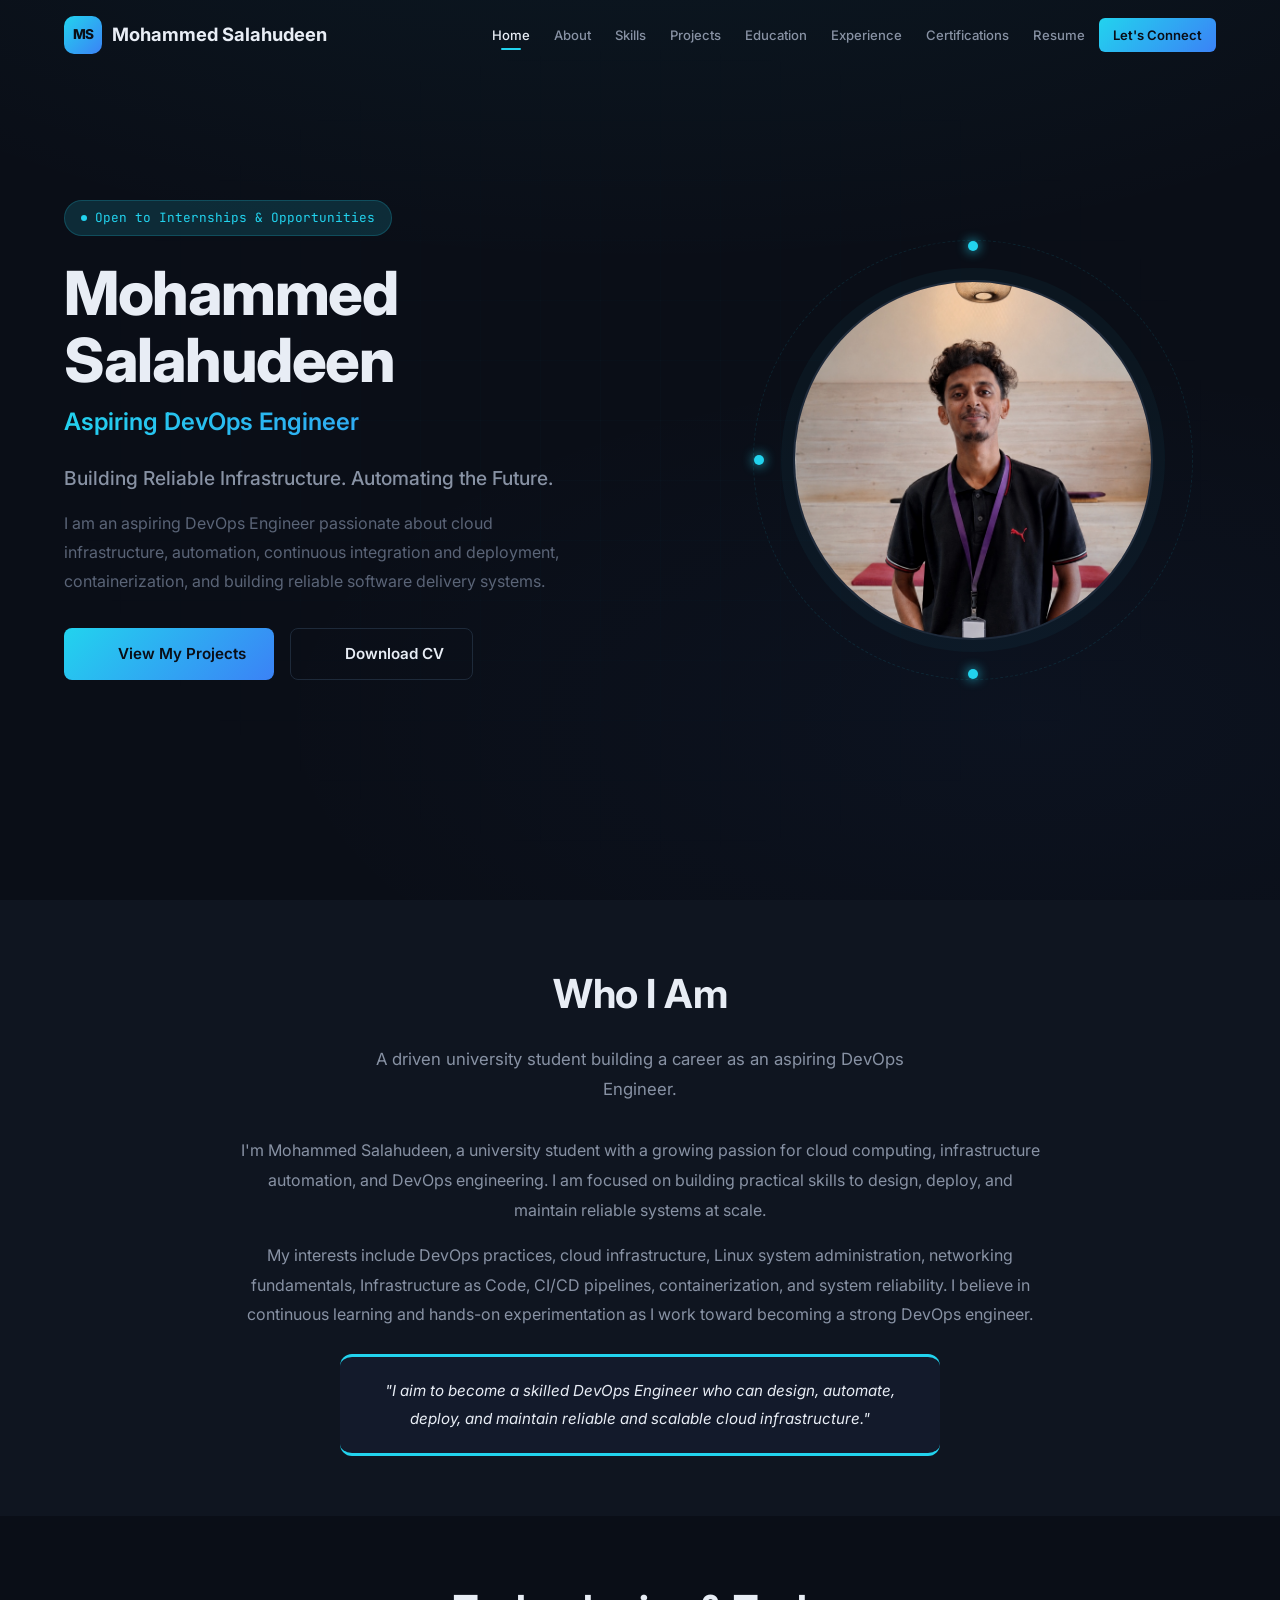
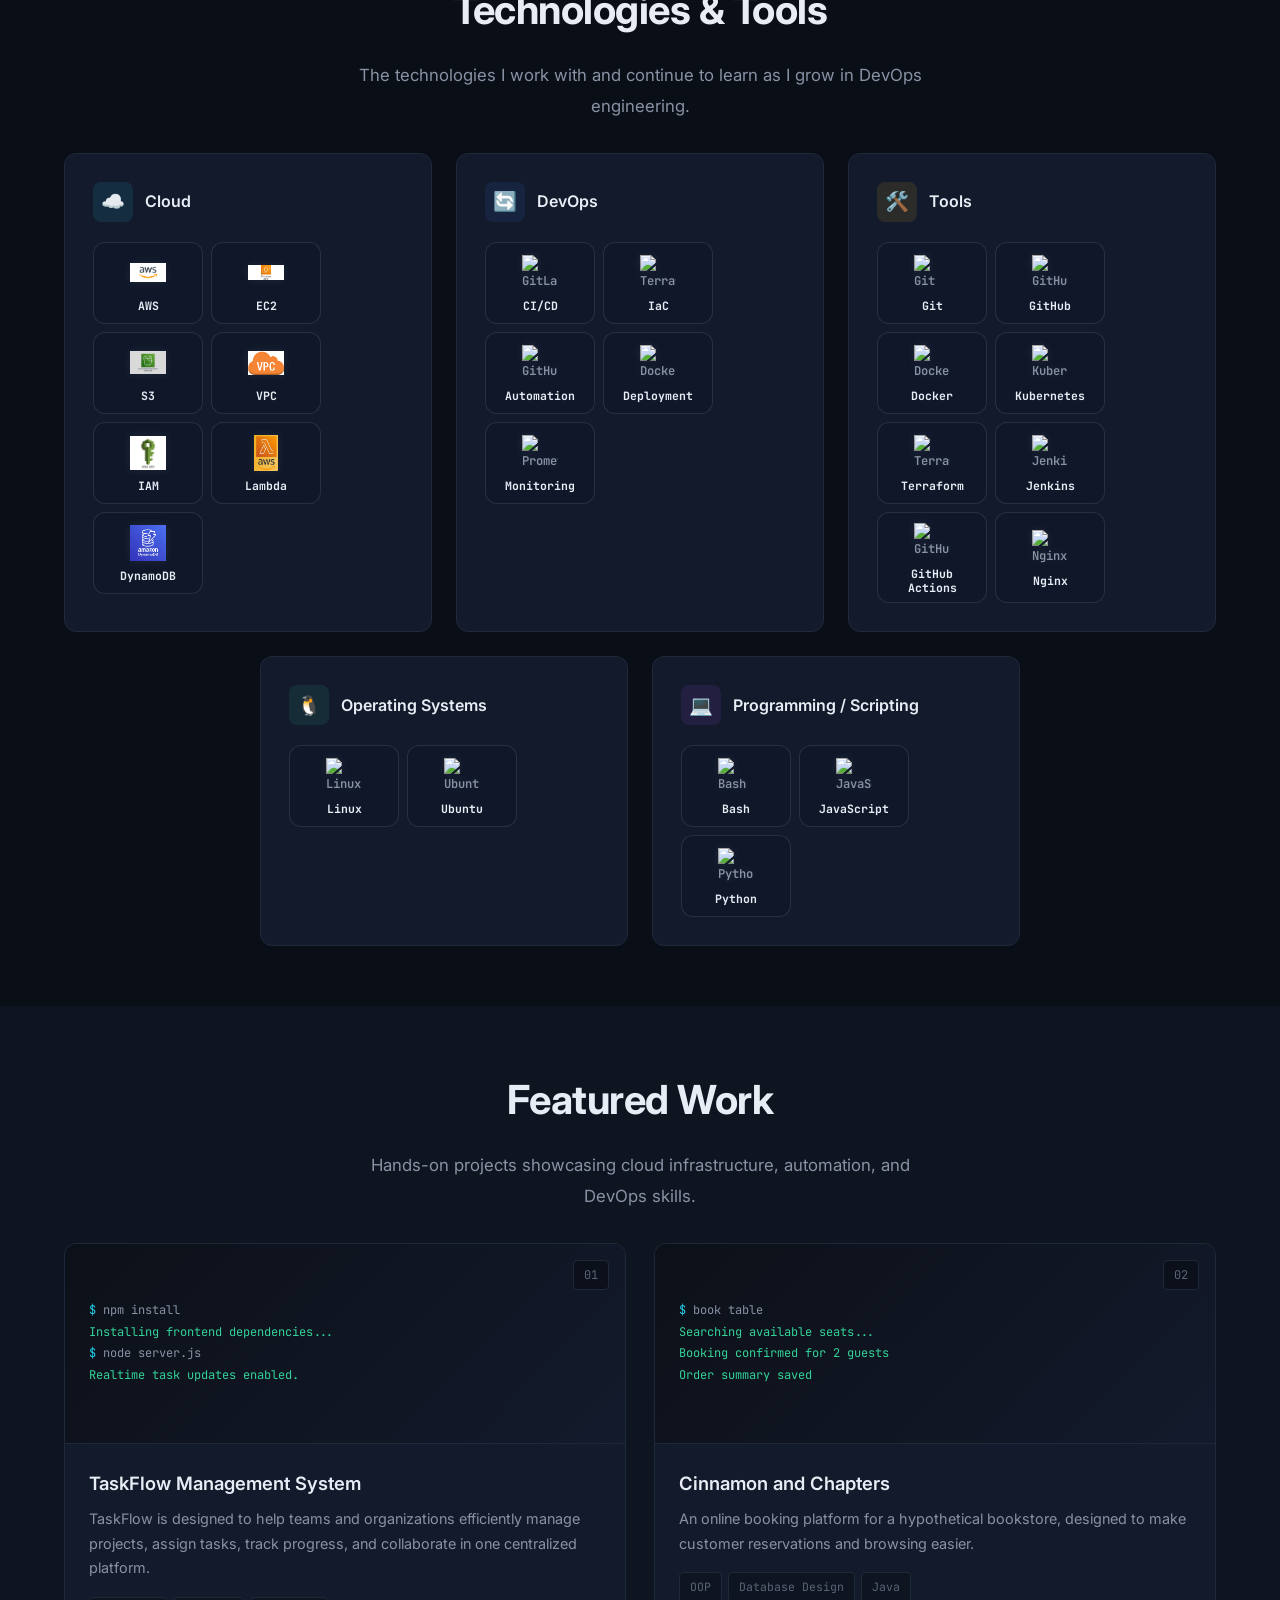
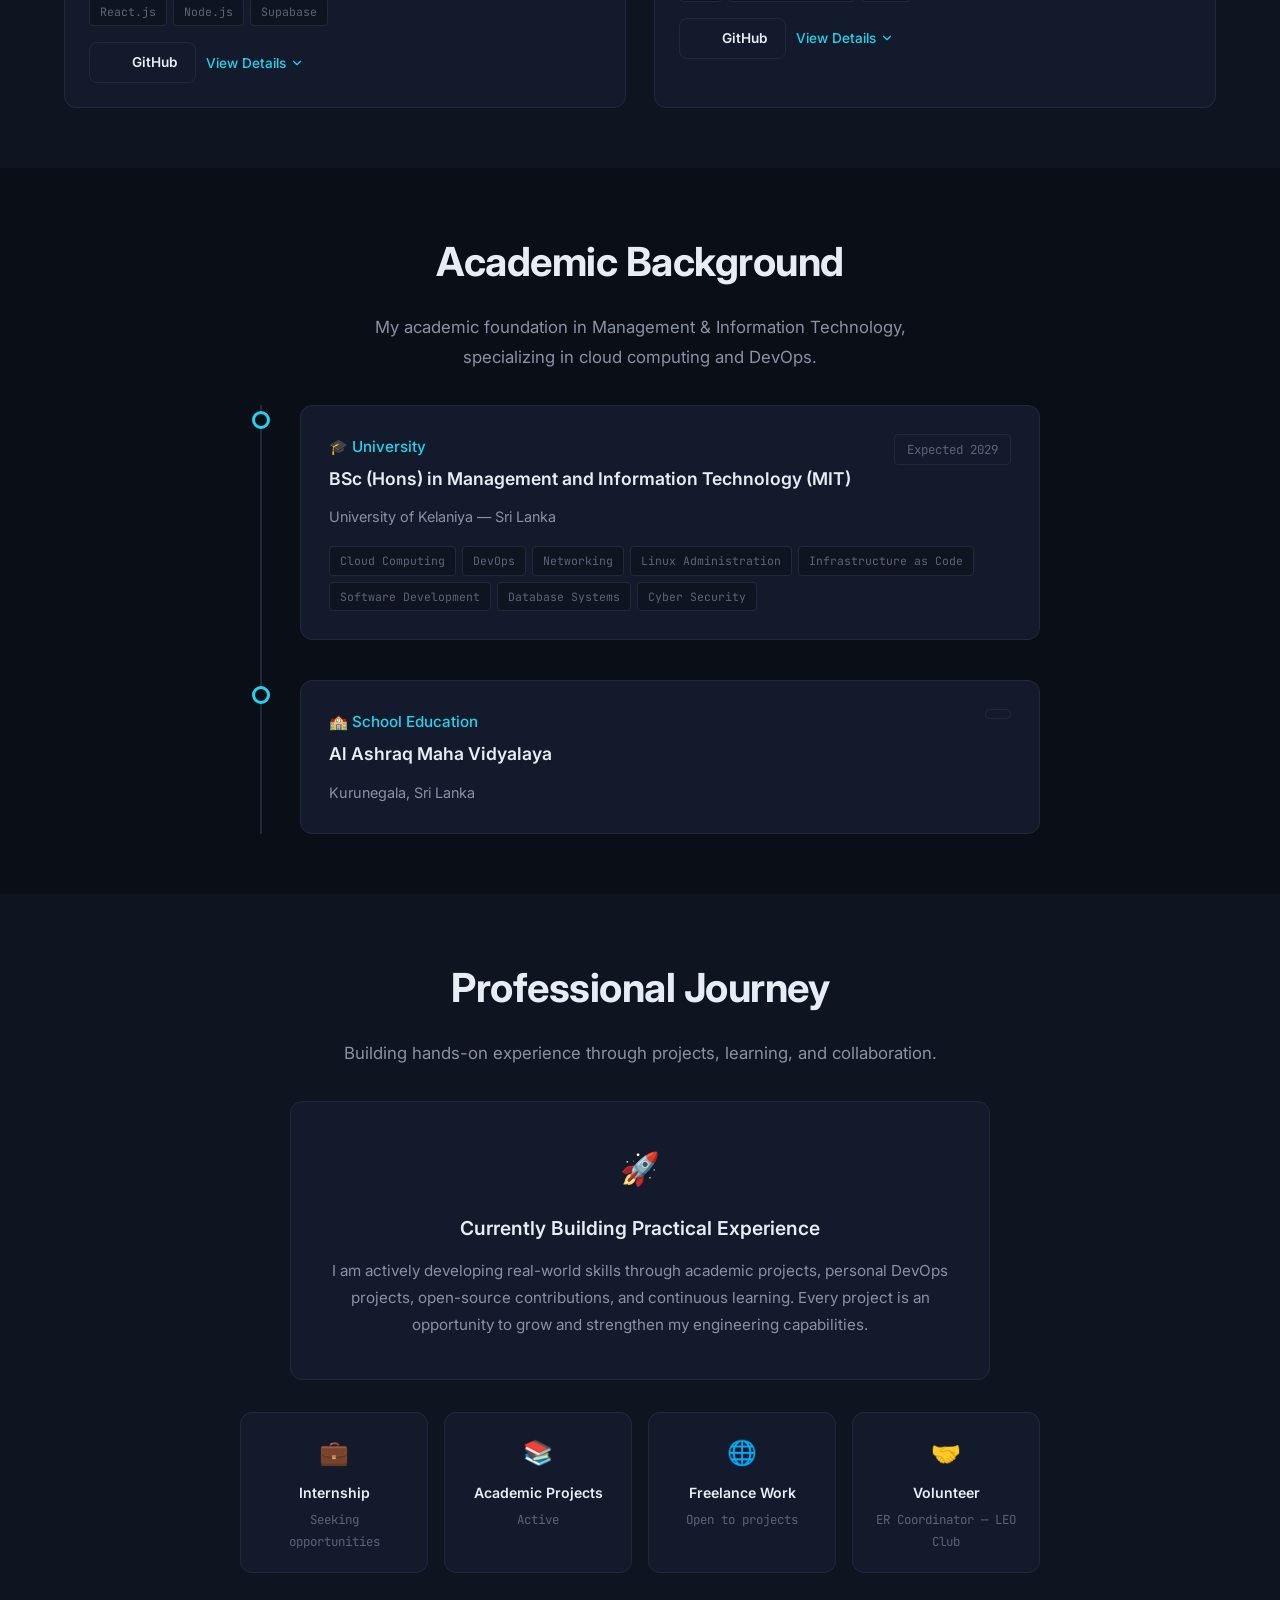
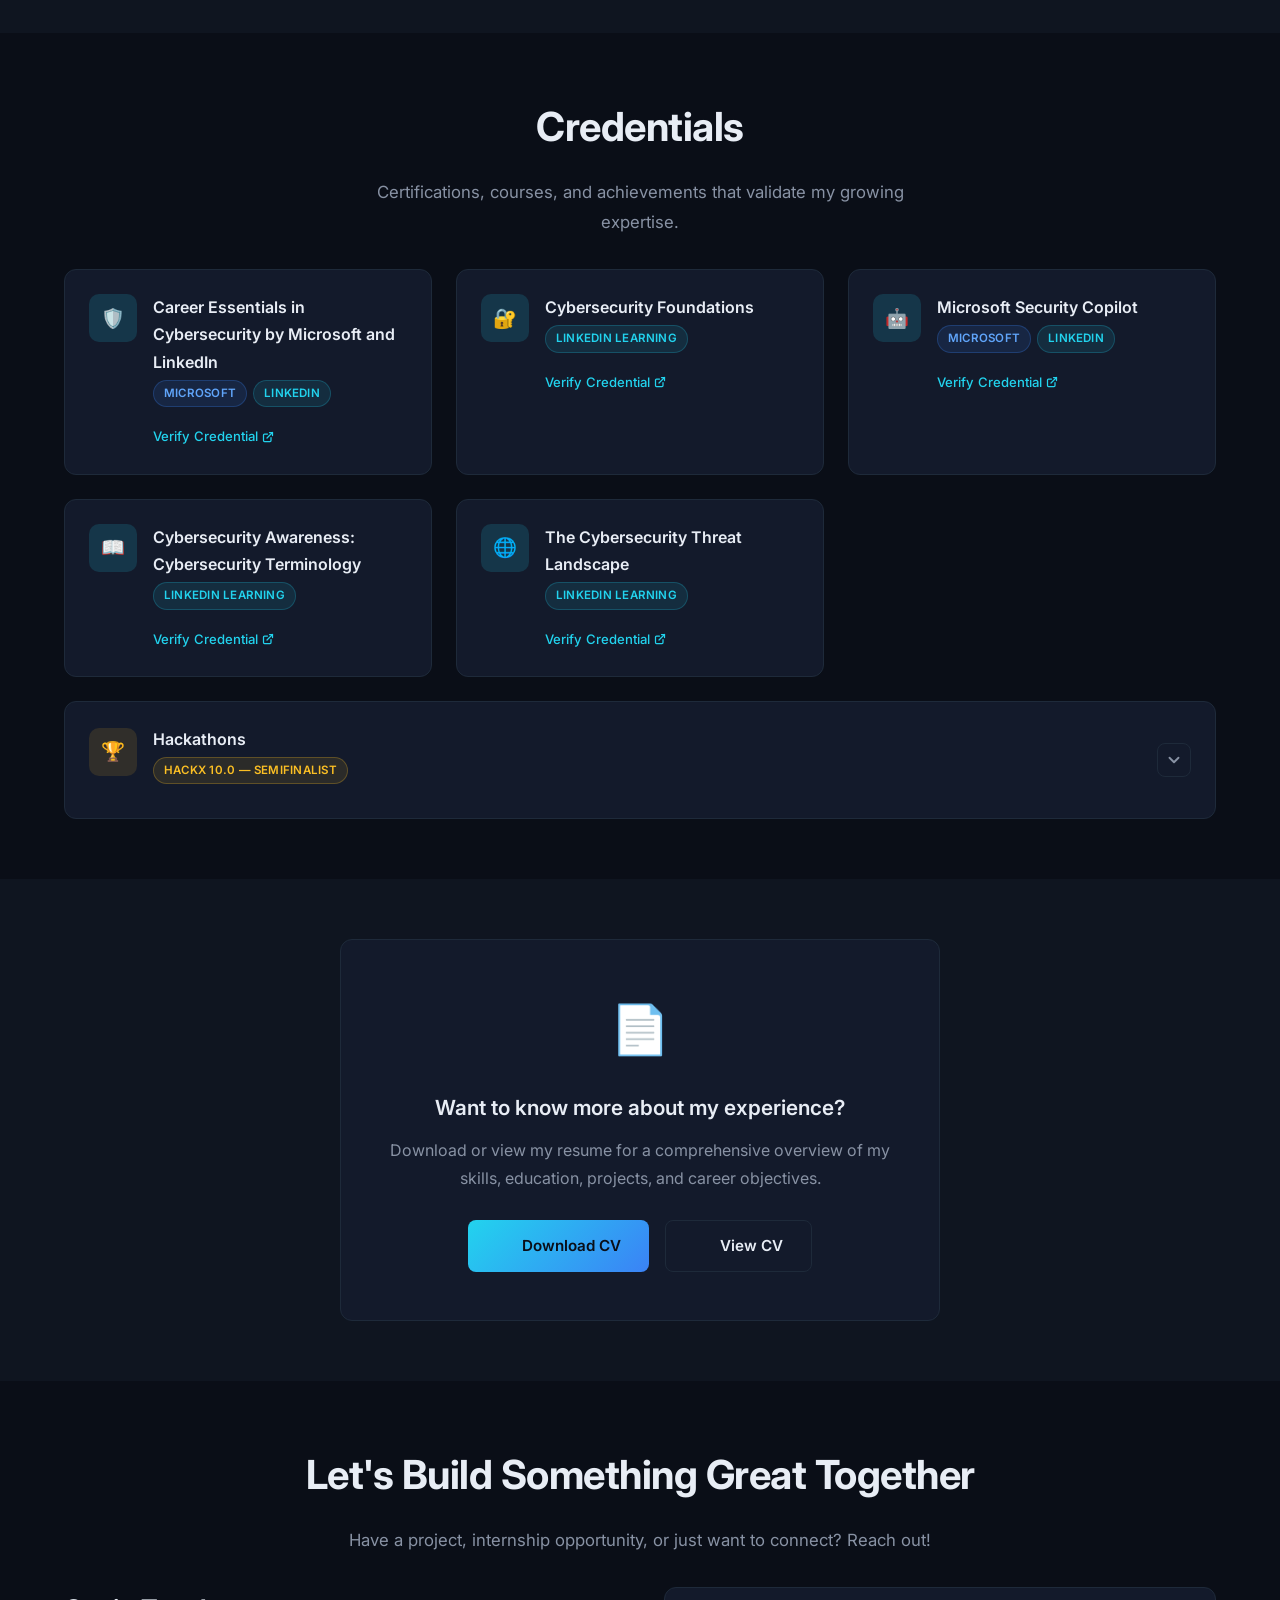
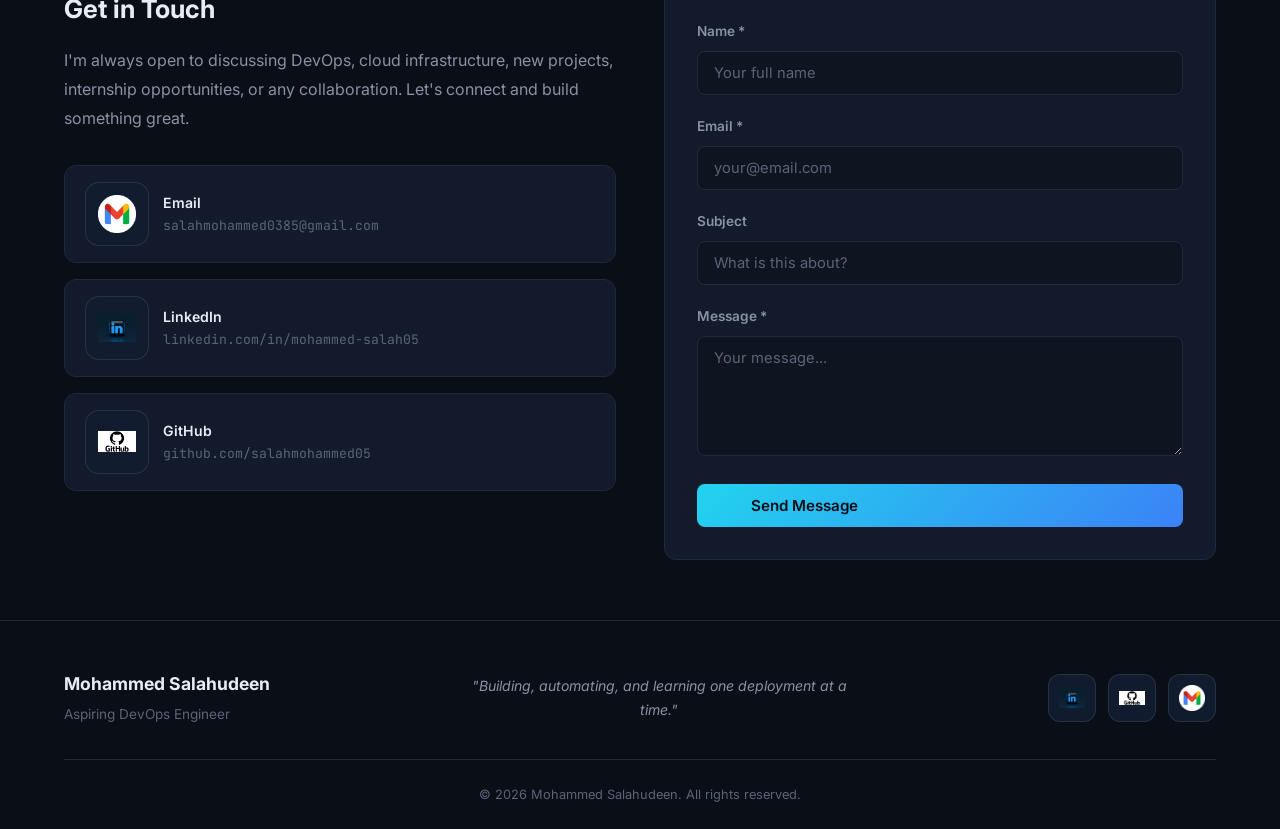
==== commit 3de87c94: "Update portfolio content and project details" ====
--- a/Portfolio/index.html
+++ b/Portfolio/index.html
@@ -320,23 +320,67 @@
         <div class="project-card reveal reveal-delay-1">
           <div class="project-thumbnail">
             <div class="project-thumbnail-content">
-              <div><span class="prompt">$</span> <span class="command">terraform init</span></div>
-              <div><span class="output">Initializing provider plugins...</span></div>
-              <div><span class="prompt">$</span> <span class="command">terraform apply -auto-approve</span></div>
-              <div><span class="output">Apply complete! Resources: 12 added.</span></div>
+              <div><span class="prompt">$</span> <span class="command">npm install</span></div>
+              <div><span class="output">Installing frontend dependencies...</span></div>
+              <div><span class="prompt">$</span> <span class="command">node server.js</span></div>
+              <div><span class="output">Realtime task updates enabled.</span></div>
             </div>
             <span class="project-card-number">01</span>
           </div>
           <div class="project-card-body">
-            <h3 class="project-card-title">AWS Cloud Infrastructure</h3>
+            <h3 class="project-card-title">TaskFlow Management System</h3>
             <p class="project-card-desc">
-              Deploy and configure cloud infrastructure using AWS services and
-              Infrastructure as Code with Terraform.
+              TaskFlow is designed to help teams and organizations efficiently manage projects,
+              assign tasks, track progress, and collaborate in one centralized platform.
             </p>
             <div class="project-tech-badges">
-              <span class="tech-badge">AWS</span>
-              <span class="tech-badge">Terraform</span>
-              <span class="tech-badge">Linux</span>
+              <span class="tech-badge">React.js</span>
+              <span class="tech-badge">Node.js</span>
+              <span class="tech-badge">Supabase</span>
+            </div>
+            <div class="project-card-actions">
+              <a href="https://github.com/kasunrasinidu7-gif/TaskFlow" target="_blank" class="btn btn-outline btn-sm">
+                <i data-lucide="github" style="width:16px;height:16px"></i> GitHub
+              </a>
+              <button class="btn-expand" type="button">
+                <span>View Details</span>
+                <svg width="14" height="14" viewBox="0 0 24 24" fill="none" stroke="currentColor" stroke-width="2" stroke-linecap="round" stroke-linejoin="round"><polyline points="6 9 12 15 18 9"/></svg>
+              </button>
+            </div>
+          </div>
+          <div class="project-details">
+            <div class="project-details-content">
+              <h4>My Contribution</h4>
+              <p>
+                My contribution to this project was mainly the backend development. I worked on
+                Task Management, Task Assignment, Comments, Attachments, and Notifications. I also
+                worked with Socket.IO to provide real-time updates.
+              </p>
+            </div>
+          </div>
+        </div>
+
+        <!-- Project 02 -->
+        <div class="project-card reveal reveal-delay-2">
+          <div class="project-thumbnail">
+            <div class="project-thumbnail-content">
+              <div><span class="prompt">$</span> <span class="command">book table</span></div>
+              <div><span class="output">Searching available seats...</span></div>
+              <div><span class="output">Booking confirmed for 2 guests</span></div>
+              <div><span class="output">Order summary saved</span></div>
+            </div>
+            <span class="project-card-number">02</span>
+          </div>
+          <div class="project-card-body">
+            <h3 class="project-card-title">Cinnamon and Chapters</h3>
+            <p class="project-card-desc">
+              An online booking platform for a hypothetical bookstore, designed to make customer
+              reservations and browsing easier.
+            </p>
+            <div class="project-tech-badges">
+              <span class="tech-badge">OOP</span>
+              <span class="tech-badge">Database Design</span>
+              <span class="tech-badge">Java</span>
             </div>
             <div class="project-card-actions">
               <a href="#" class="btn btn-outline btn-sm">
@@ -352,143 +396,8 @@
             <div class="project-details-content">
               <h4>My Contribution</h4>
               <p>
-                Designed and provisioned a complete AWS infrastructure using Terraform, including VPC,
-                subnets, security groups, EC2 instances, and S3 buckets. Configured IAM roles and
-                policies for secure access management.
-              </p>
-            </div>
-          </div>
-        </div>
-
-        <!-- Project 02 -->
-        <div class="project-card reveal reveal-delay-2">
-          <div class="project-thumbnail">
-            <div class="project-thumbnail-content">
-              <div><span class="prompt">$</span> <span class="command">git push origin main</span></div>
-              <div><span class="output">Triggering CI/CD pipeline...</span></div>
-              <div><span class="output">✓ Build passed</span></div>
-              <div><span class="output">✓ Tests passed (24/24)</span></div>
-              <div><span class="output">✓ Deployed to production</span></div>
-            </div>
-            <span class="project-card-number">02</span>
-          </div>
-          <div class="project-card-body">
-            <h3 class="project-card-title">CI/CD Pipeline</h3>
-            <p class="project-card-desc">
-              Build an automated pipeline for testing and deploying a web application
-              using GitHub Actions.
-            </p>
-            <div class="project-tech-badges">
-              <span class="tech-badge">GitHub Actions</span>
-              <span class="tech-badge">Node.js</span>
-              <span class="tech-badge">Git</span>
-              <span class="tech-badge">Linux</span>
-            </div>
-            <div class="project-card-actions">
-              <a href="#" class="btn btn-outline btn-sm">
-                <i data-lucide="github" style="width:16px;height:16px"></i> GitHub
-              </a>
-              <button class="btn-expand" type="button">
-                <span>View Details</span>
-                <svg width="14" height="14" viewBox="0 0 24 24" fill="none" stroke="currentColor" stroke-width="2" stroke-linecap="round" stroke-linejoin="round"><polyline points="6 9 12 15 18 9"/></svg>
-              </button>
-            </div>
-          </div>
-          <div class="project-details">
-            <div class="project-details-content">
-              <h4>My Contribution</h4>
-              <p>
-                Configured a complete CI/CD workflow using GitHub Actions. Set up automated
-                linting, testing, building, and deployment stages. Implemented branch
-                protection rules and pull request workflows for team collaboration.
-              </p>
-            </div>
-          </div>
-        </div>
-
-        <!-- Project 03 -->
-        <div class="project-card reveal reveal-delay-3">
-          <div class="project-thumbnail">
-            <div class="project-thumbnail-content">
-              <div><span class="prompt">$</span> <span class="command">docker build -t myapp .</span></div>
-              <div><span class="output">Successfully built a1b2c3d4</span></div>
-              <div><span class="prompt">$</span> <span class="command">docker run -d -p 3000:3000 myapp</span></div>
-              <div><span class="output">Container started: e5f6g7h8</span></div>
-            </div>
-            <span class="project-card-number">03</span>
-          </div>
-          <div class="project-card-body">
-            <h3 class="project-card-title">Containerized Application</h3>
-            <p class="project-card-desc">
-              Containerize and deploy a full-stack application using Docker with
-              multi-stage builds and Docker Compose.
-            </p>
-            <div class="project-tech-badges">
-              <span class="tech-badge">Docker</span>
-              <span class="tech-badge">Linux</span>
-              <span class="tech-badge">Node.js</span>
-            </div>
-            <div class="project-card-actions">
-              <a href="#" class="btn btn-outline btn-sm">
-                <i data-lucide="github" style="width:16px;height:16px"></i> GitHub
-              </a>
-              <button class="btn-expand" type="button">
-                <span>View Details</span>
-                <svg width="14" height="14" viewBox="0 0 24 24" fill="none" stroke="currentColor" stroke-width="2" stroke-linecap="round" stroke-linejoin="round"><polyline points="6 9 12 15 18 9"/></svg>
-              </button>
-            </div>
-          </div>
-          <div class="project-details">
-            <div class="project-details-content">
-              <h4>My Contribution</h4>
-              <p>
-                Created optimized Dockerfiles with multi-stage builds, configured Docker
-                Compose for local development, set up environment variables, volume
-                mounts, and networking between services.
-              </p>
-            </div>
-          </div>
-        </div>
-
-        <!-- Project 04 -->
-        <div class="project-card reveal reveal-delay-4">
-          <div class="project-thumbnail">
-            <div class="project-thumbnail-content">
-              <div><span class="prompt">$</span> <span class="command">kubectl apply -f deployment.yaml</span></div>
-              <div><span class="output">deployment.apps/myapp created</span></div>
-              <div><span class="prompt">$</span> <span class="command">kubectl get pods</span></div>
-              <div><span class="output">myapp-7d9f8b6c5-x2k4l   1/1  Running</span></div>
-              <div><span class="output">myapp-7d9f8b6c5-m8n3p   1/1  Running</span></div>
-            </div>
-            <span class="project-card-number">04</span>
-          </div>
-          <div class="project-card-body">
-            <h3 class="project-card-title">Kubernetes Deployment</h3>
-            <p class="project-card-desc">
-              Deploy and manage a containerized application on Kubernetes with
-              auto-scaling, services, and ingress configuration.
-            </p>
-            <div class="project-tech-badges">
-              <span class="tech-badge">Docker</span>
-              <span class="tech-badge">Kubernetes</span>
-            </div>
-            <div class="project-card-actions">
-              <a href="#" class="btn btn-outline btn-sm">
-                <i data-lucide="github" style="width:16px;height:16px"></i> GitHub
-              </a>
-              <button class="btn-expand" type="button">
-                <span>View Details</span>
-                <svg width="14" height="14" viewBox="0 0 24 24" fill="none" stroke="currentColor" stroke-width="2" stroke-linecap="round" stroke-linejoin="round"><polyline points="6 9 12 15 18 9"/></svg>
-              </button>
-            </div>
-          </div>
-          <div class="project-details">
-            <div class="project-details-content">
-              <h4>My Contribution</h4>
-              <p>
-                Wrote Kubernetes manifests for deployments, services, and ingress controllers.
-                Configured horizontal pod autoscaling, resource limits, health checks,
-                and rolling update strategies.
+                I applied the object-oriented programming and database design concepts to build a bookstore
+                booking system that supports user interactions, booking flow, and structured data handling.
               </p>
             </div>
           </div>
